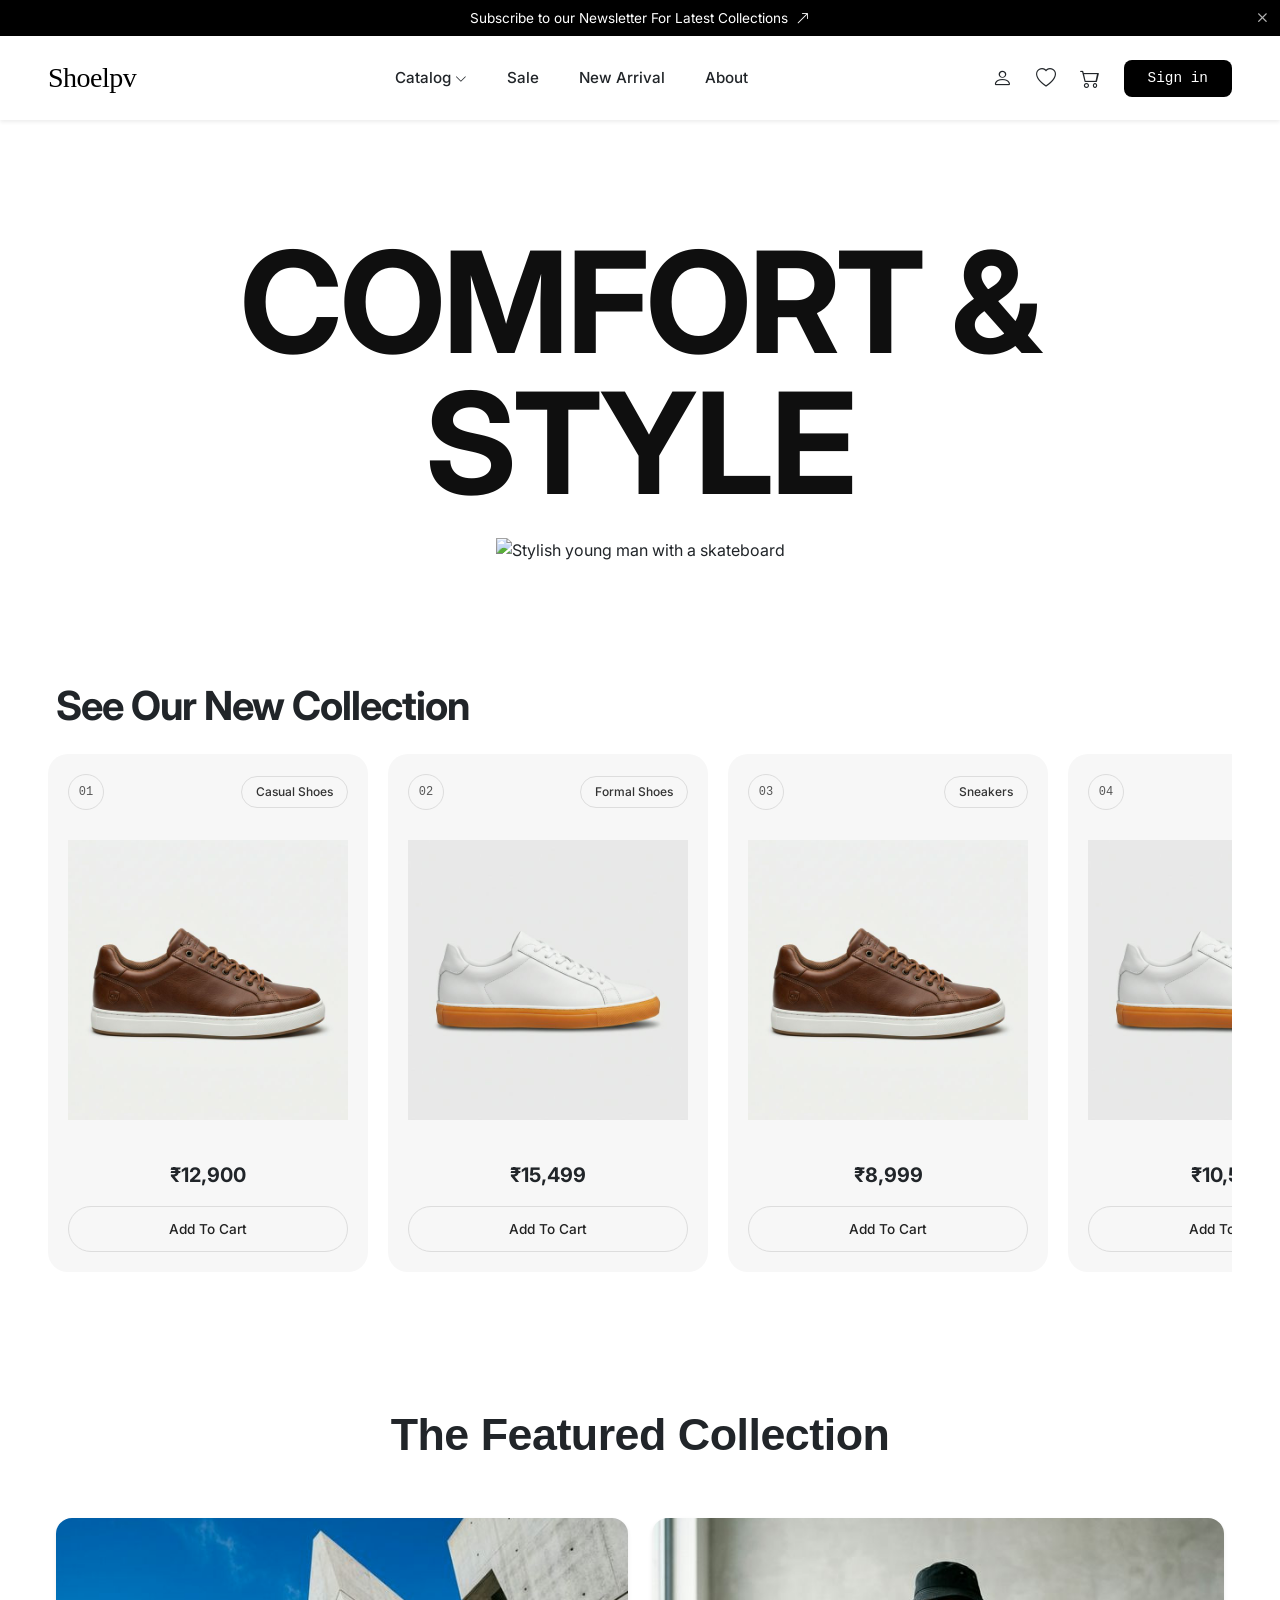
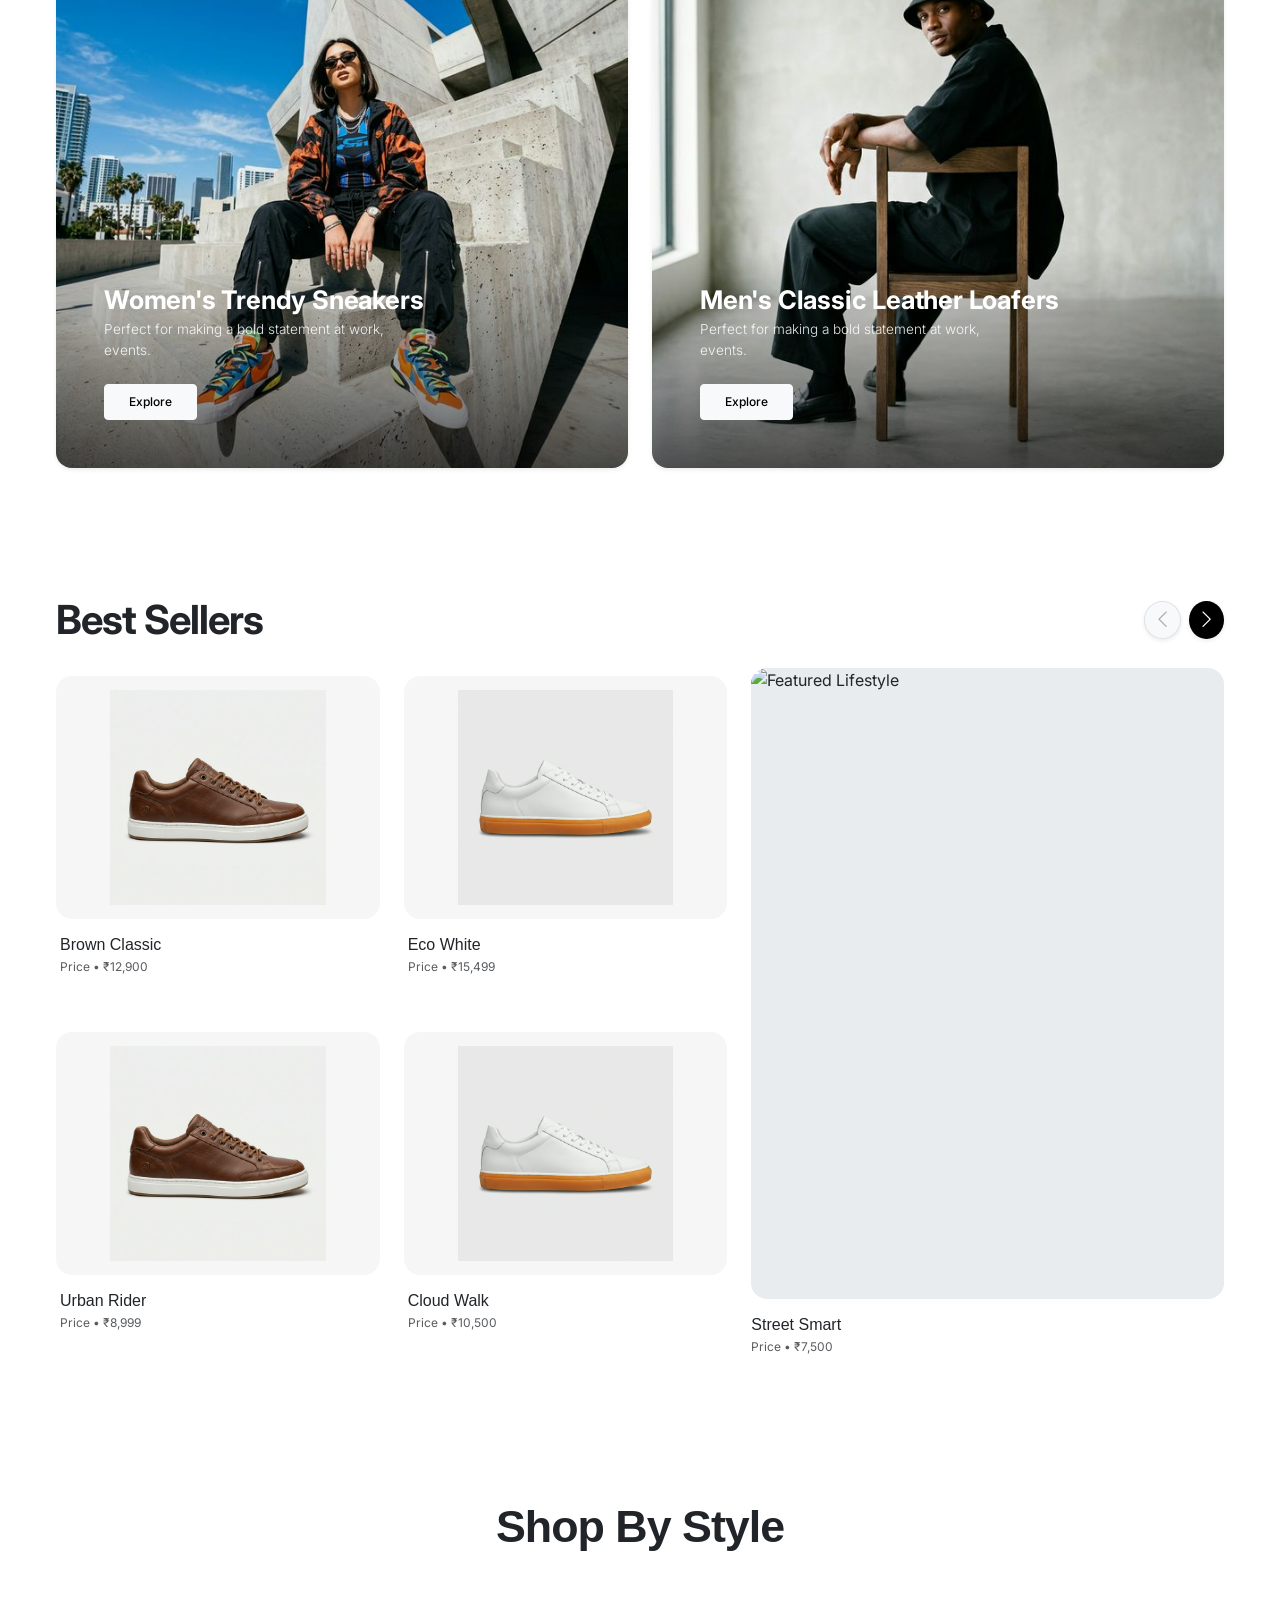
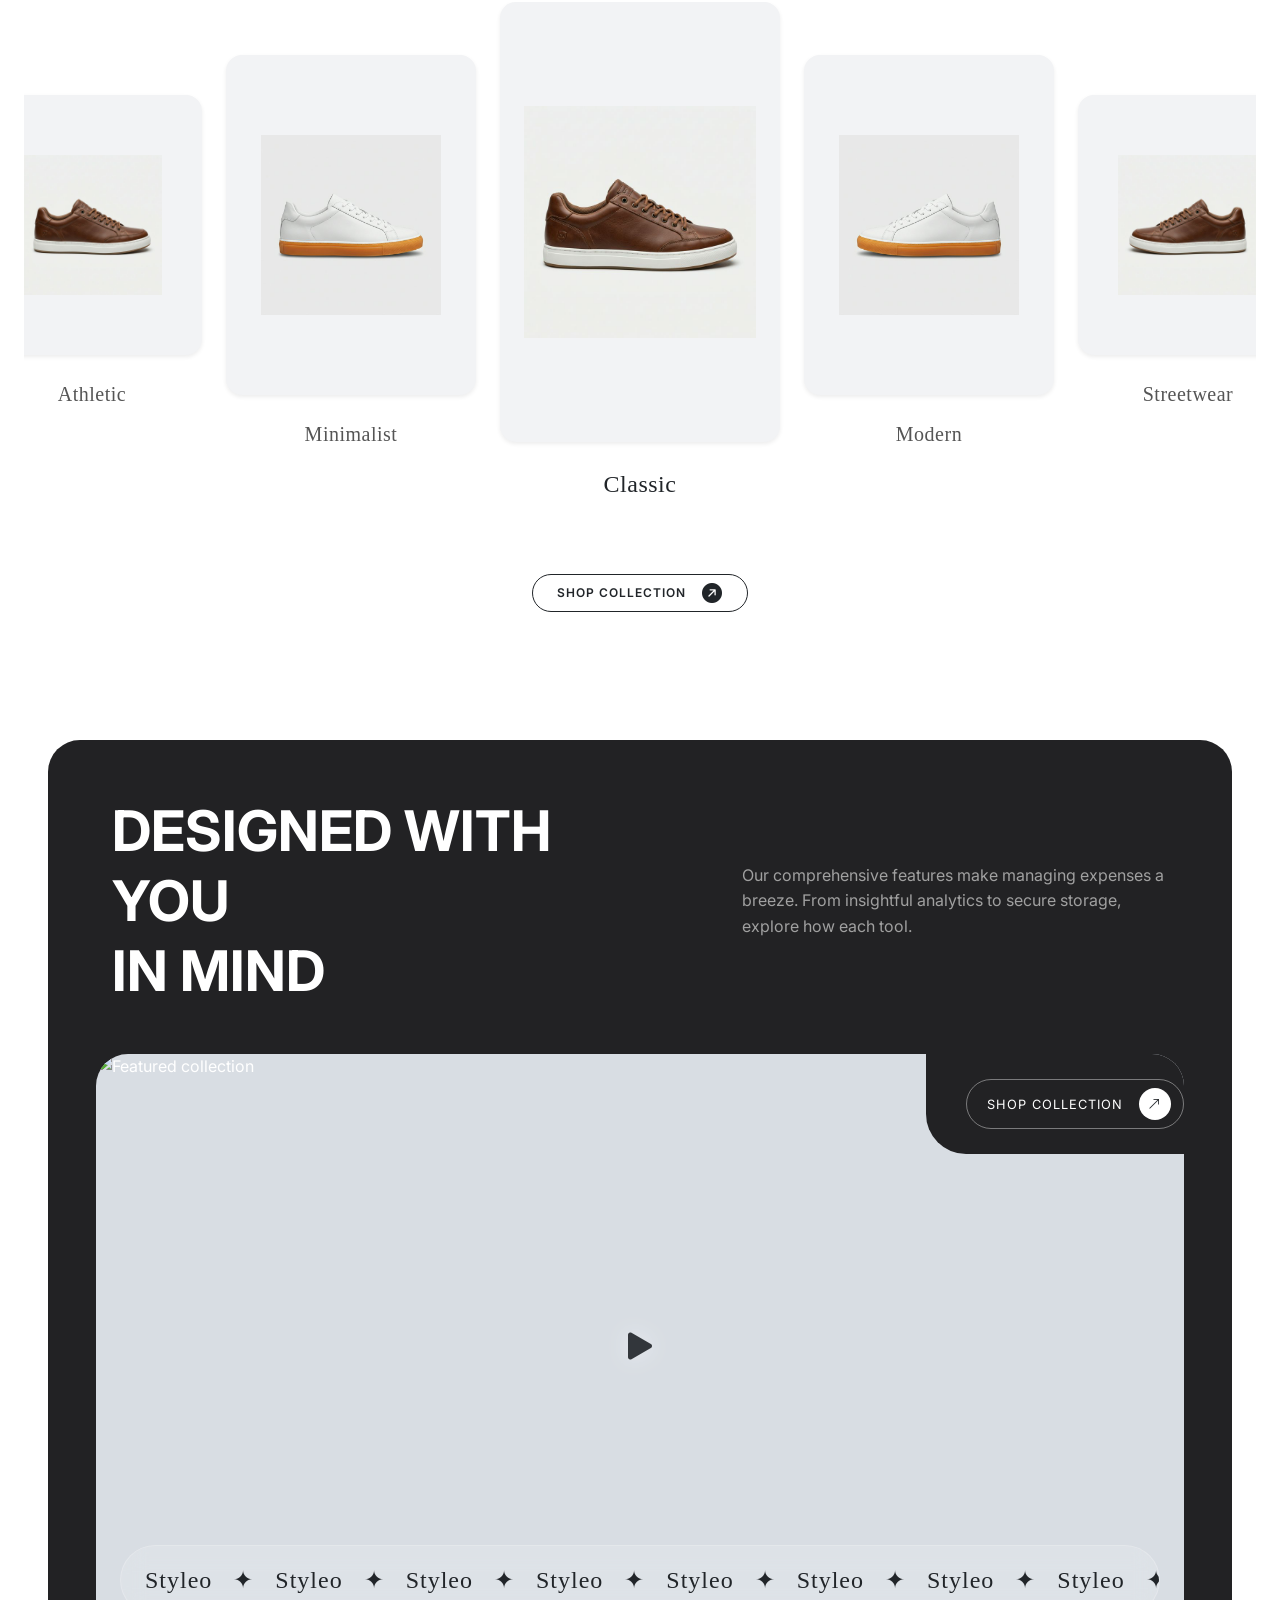
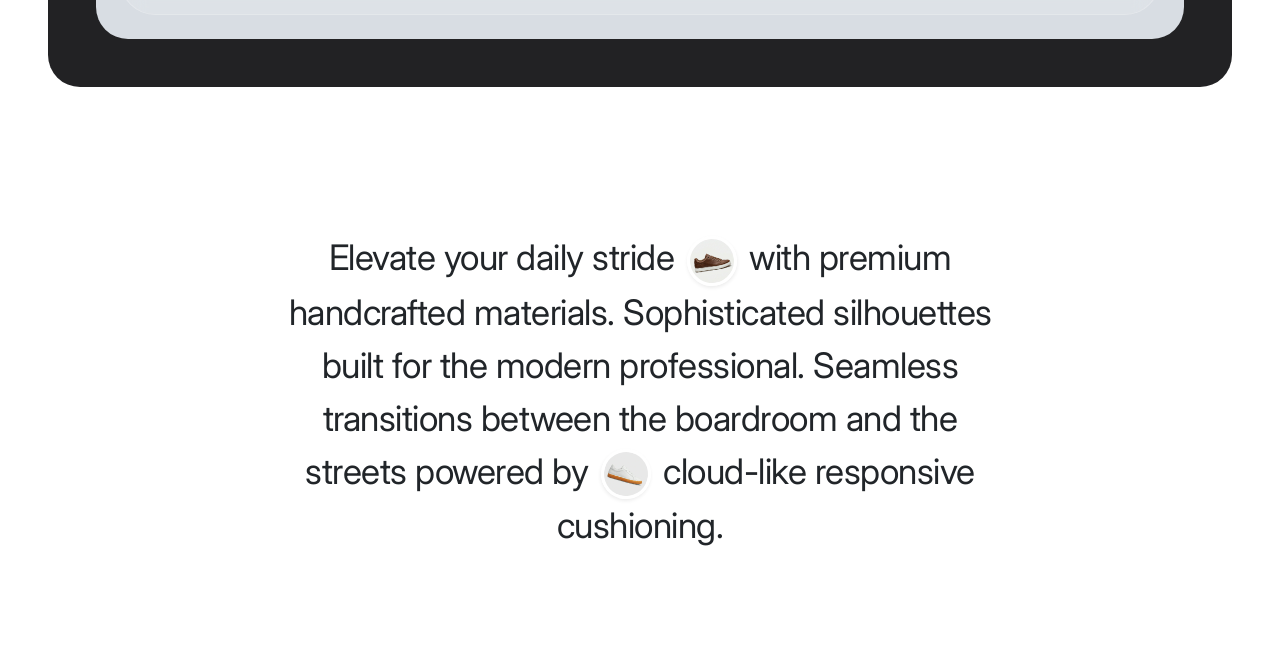
==== index.html @ f4a2f483 "v1.1" ====
<!doctype html>
<html lang="en">
  <head>
    <meta charset="UTF-8" />
    <meta name="viewport" content="width=device-width, initial-scale=1.0" />
    <title>Shoelpv - Comfort & Style</title>
    
    <!-- Bootstrap CSS -->
    <link href="https://cdn.jsdelivr.net/npm/bootstrap@5.3.3/dist/css/bootstrap.min.css" rel="stylesheet">
    <!-- Bootstrap Icons -->
    <link rel="stylesheet" href="https://cdn.jsdelivr.net/npm/bootstrap-icons@1.11.3/font/bootstrap-icons.min.css">
    
    <!-- Custom CSS -->
    <link rel="stylesheet" href="styles.css" />
    
    <!-- Custom JS -->
    <script defer src="script.js"></script>
  </head>
  <body>

    <!-- Top Announcement Banner -->
    <div id="announcement-banner" class="bg-black text-white py-2 position-relative">
      <div class="container d-flex justify-content-center align-items-center text-sm" style="font-size: 0.85rem;">
        <span>Subscribe to our Newsletter For Latest Collections <i class="bi bi-arrow-up-right ms-1"></i></span>
      </div>
      <button id="close-banner" class="btn text-white position-absolute end-0 top-50 translate-middle-y me-2 p-0 border-0" aria-label="Close">
        <i class="bi bi-x fs-5"></i>
      </button>
    </div>

    <!-- Dynamic Navbar Placeholder -->
    <div id="navbar-placeholder"></div>

    <!-- Hero Section Content -->
    <main class="mt-4 pt-5 text-center">
      <h1 class="display-1 fw-bold hero-title mb-4 px-3">COMFORT & STYLE</h1>
      <div class="w-100">
        <img src="Gemini_Generated_Image_ohqgloohqgloohqg.png" alt="Stylish young man with a skateboard" class="img-fluid w-100 mb-5" style="max-height: 75vh; object-fit: cover; object-position: center;">
      </div>
    </main>

    <!-- New Collection Section -->
    <section class="container-fluid px-2 px-md-4 px-lg-5 py-5 mt-4 position-relative" style="overflow-x: hidden;">
      <div class="d-flex justify-content-between align-items-center mb-4 px-2">
        <h2 class="fw-bold mb-0" style="font-size: clamp(1.8rem, 6vw, 2.5rem); letter-spacing: -1px;">See Our New Collection</h2>
        <!-- Custom JS Scroll Buttons -->
        <!-- <div class="d-none d-md-flex gap-2">
          <button id="scroll-left" class="btn btn-outline-dark rounded-circle d-flex align-items-center justify-content-center" style="width: 45px; height: 45px;" aria-label="Scroll left"><i class="bi bi-chevron-left"></i></button>
          <button id="scroll-right" class="btn btn-outline-dark rounded-circle d-flex align-items-center justify-content-center" style="width: 45px; height: 45px;" aria-label="Scroll right"><i class="bi bi-chevron-right"></i></button>
        </div> -->
      </div>
      
      <div class="scroll-container pb-4" id="product-container">
        <!-- Card 1 -->
        <div class="product-card">
          <div class="card-top">
            <span class="card-number">01</span>
            <span class="card-category">Casual Shoes</span>
          </div>
          <img src="shoe_1.png" alt="Casual Shoe" class="product-image">
          <div class="product-price text-center fw-bold mb-3 fs-5">$129.00</div>
          <button class="btn-add-to-cart">Add To Cart</button>
        </div>

        <!-- Card 2 -->
        <div class="product-card">
          <div class="card-top">
            <span class="card-number">02</span>
            <span class="card-category">Formal Shoes</span>
          </div>
          <img src="shoe_2.png" alt="Formal Shoe" class="product-image">
          <div class="product-price text-center fw-bold mb-3 fs-5">$129.00</div>
          <button class="btn-add-to-cart">Add To Cart</button>
        </div>

        <!-- Card 3 -->
        <div class="product-card">
          <div class="card-top">
            <span class="card-number">03</span>
            <span class="card-category">Sneakers</span>
          </div>
          <img src="shoe_1.png" alt="Sneaker" class="product-image">
          <div class="product-price text-center fw-bold mb-3 fs-5">$129.00</div>
          <button class="btn-add-to-cart">Add To Cart</button>
        </div>
        
        <!-- Card 4 -->
        <div class="product-card">
          <div class="card-top">
            <span class="card-number">04</span>
            <span class="card-category">Running Shoes</span>
          </div>
          <img src="shoe_2.png" alt="Running Shoe" class="product-image">
          <div class="product-price text-center fw-bold mb-3 fs-5">$129.00</div>
          <button class="btn-add-to-cart">Add To Cart</button>
        </div>
        
        <!-- Card 5 -->
        <div class="product-card">
          <div class="card-top">
            <span class="card-number">05</span>
            <span class="card-category">Casual Shoes</span>
          </div>
          <img src="shoe_1.png" alt="Casual Shoe" class="product-image">
          <div class="product-price text-center fw-bold mb-3 fs-5">$129.00</div>
          <button class="btn-add-to-cart">Add To Cart</button>
        </div>
        
        <!-- Card 6 -->
        <div class="product-card">
          <div class="card-top">
            <span class="card-number">06</span>
            <span class="card-category">Formal Shoes</span>
          </div>
          <img src="shoe_2.png" alt="Formal Shoe" class="product-image">
          <div class="product-price text-center fw-bold mb-3 fs-5">$129.00</div>
          <button class="btn-add-to-cart">Add To Cart</button>
        </div>
        
        <!-- Card 7 -->
        <div class="product-card">
          <div class="card-top">
            <span class="card-number">07</span>
            <span class="card-category">Sneakers</span>
          </div>
          <img src="shoe_1.png" alt="Sneaker" class="product-image">
          <div class="product-price text-center fw-bold mb-3 fs-5">$129.00</div>
          <button class="btn-add-to-cart">Add To Cart</button>
        </div>
        
        <!-- Card 8 -->
        <div class="product-card">
          <div class="card-top">
            <span class="card-number">08</span>
            <span class="card-category">Running Shoes</span>
          </div>
          <img src="shoe_2.png" alt="Running Shoe" class="product-image">
          <div class="product-price text-center fw-bold mb-3 fs-5">$129.00</div>
          <button class="btn-add-to-cart">Add To Cart</button>
        </div>
        
        <!-- Card 9 -->
        <div class="product-card">
          <div class="card-top">
            <span class="card-number">09</span>
            <span class="card-category">Casual Shoes</span>
          </div>
          <img src="shoe_1.png" alt="Casual Shoe" class="product-image">
          <div class="product-price text-center fw-bold mb-3 fs-5">$129.00</div>
          <button class="btn-add-to-cart">Add To Cart</button>
        </div>
        
        <!-- Card 10 -->
        <div class="product-card">
          <div class="card-top">
            <span class="card-number">10</span>
            <span class="card-category">Special Edition</span>
          </div>
          <img src="shoe_2.png" alt="Special Edition Shoe" class="product-image">
          <div class="product-price text-center fw-bold mb-3 fs-5">$129.00</div>
          <button class="btn-add-to-cart">Add To Cart</button>
        </div>

      </div>
    </section>

    <!-- Featured Collection (Dual Setup) -->
    <section class="container-fluid px-2 px-md-4 px-lg-5 py-5 mt-3 position-relative">
      <div class="text-center mb-5 pb-2">
         <h2 class="fw-bold mb-0 text-dark" style="font-size: clamp(2rem, 5vw, 2.8rem); letter-spacing: -0.5px; font-family: 'Helvetica Neue', Helvetica, Arial, sans-serif;">The Featured Collection</h2>
      </div>
      <div class="row g-4 px-2">
         <!-- Women's Card -->
         <div class="col-12 col-md-6 pb-2">
            <!-- Using hover-scale CSS trick to make the img scale up on hover seamlessly -->
            <div class="position-relative overflow-hidden rounded-4 shadow-sm featured-hover-card" style="min-height: 550px; cursor: pointer;" onclick="window.location.href='womens.html'">
               <img src="womens_trendy_sneakers.png" alt="Women's Trendy Sneakers" class="w-100 h-100 position-absolute featured-hover-img" style="object-fit: cover; top: 0; left: 0; transition: transform 0.4s ease;">
               <!-- Gradient Overlay -->
               <div class="position-absolute w-100 h-100 top-0 start-0" style="background: linear-gradient(to top, rgba(0,0,0,0.65) 0%, rgba(0,0,0,0) 40%); pointer-events: none;"></div>
               <!-- Content Overlay -->
               <div class="position-absolute bottom-0 start-0 w-100 p-4 p-md-5 text-white" style="pointer-events: none;">
                  <h3 class="fw-bold mb-1" style="font-size: 1.6rem; letter-spacing: -0.2px;">Women's Trendy Sneakers</h3>
                  <p class="mb-4" style="font-size: 0.85rem; opacity: 0.9; max-width: 80%; font-weight: 300;">Perfect for making a bold statement at work,<br>events.</p>
                  <button class="btn btn-light px-4 py-2" style="font-size: 0.75rem; font-weight: 500; border-radius: 4px; pointer-events: auto;">Explore</button>
               </div>
            </div>
         </div>
         <!-- Men's Card -->
         <div class="col-12 col-md-6 pb-2">
            <div class="position-relative overflow-hidden rounded-4 shadow-sm featured-hover-card" style="min-height: 550px; cursor: pointer;" onclick="window.location.href='mens.html'">
               <img src="mens_classic_loafers.png" alt="Men's Classic Leather Loafers" class="w-100 h-100 position-absolute featured-hover-img" style="object-fit: cover; top: 0; left: 0; transition: transform 0.4s ease;">
               <!-- Gradient Overlay -->
               <div class="position-absolute w-100 h-100 top-0 start-0" style="background: linear-gradient(to top, rgba(0,0,0,0.65) 0%, rgba(0,0,0,0) 40%); pointer-events: none;"></div>
               <!-- Content Overlay -->
               <div class="position-absolute bottom-0 start-0 w-100 p-4 p-md-5 text-white" style="pointer-events: none;">
                  <h3 class="fw-bold mb-1" style="font-size: 1.6rem; letter-spacing: -0.2px;">Men's Classic Leather Loafers</h3>
                  <p class="mb-4" style="font-size: 0.85rem; opacity: 0.9; max-width: 80%; font-weight: 300;">Perfect for making a bold statement at work,<br>events.</p>
                  <button class="btn btn-light px-4 py-2" style="font-size: 0.75rem; font-weight: 500; border-radius: 4px; pointer-events: auto;">Explore</button>
               </div>
            </div>
         </div>
      </div>
    </section>

    <!-- Best Sellers Section -->
    <section class="container-fluid px-2 px-md-4 px-lg-5 py-5 mt-4 position-relative best-sellers-section" style="overflow-x: hidden;">
      <div class="d-flex justify-content-between align-items-center mb-4 px-2">
         <h2 class="fw-bold mb-0" style="font-size: clamp(1.8rem, 6vw, 2.5rem); letter-spacing: -1px;">Best Sellers</h2>
         <div class="d-flex gap-2">
            <button class="btn btn-light rounded-circle shadow-sm border p-2 lh-1" id="bs-prev"><i class="bi bi-chevron-left" style="font-size: 1.2rem; color: #aaa;"></i></button>
            <button class="btn btn-dark rounded-circle shadow-sm p-2 lh-1" id="bs-next"><i class="bi bi-chevron-right text-white" style="font-size: 1.2rem;"></i></button>
         </div>
      </div>

      <div class="row g-4 px-2">
         <!-- Left: 4 items (2x2 grid) -->
         <div class="col-12 col-lg-7">
            <div class="row g-4 h-100" id="best-sellers-grid">
               <!-- Dynamic small items injected here -->
            </div>
         </div>
         <!-- Right: 1 large featured item -->
         <div class="col-12 col-lg-5" id="best-sellers-featured">
            <!-- Dynamic massive item injected here -->
         </div>
      </div>
    </section>

    <!-- Shop By Style Section (Staggered Carousel) -->
    <section class="container-fluid px-2 px-md-4 py-5 mt-5 text-center">
      <h2 class="fw-bold mb-5" style="font-size: clamp(2rem, 5vw, 2.8rem); letter-spacing: -1px; font-family: 'Helvetica Neue', Helvetica, Arial, sans-serif;">Shop By Style</h2>
      
      <!-- Flex container with align-items-center to create the staggered height effect -->
      <div class="d-flex justify-content-center align-items-center gap-3 gap-md-4 overflow-x-auto pb-4 px-3" style="min-height: 480px; scrollbar-width: none;">
         <!-- Card 1 -->
         <div class="d-flex flex-column align-items-center flex-shrink-0" style="width: 220px;">
            <div class="w-100 rounded-4 d-flex justify-content-center align-items-center p-3 shadow-sm hover-elevate" style="background-color: #f2f3f5; height: 260px; transition: transform 0.3s ease; cursor: pointer;">
               <img src="shoe_1.png" class="img-fluid" style="mix-blend-mode: darken; max-height: 140px;">
            </div>
            <div class="mt-4 fs-5" style="font-family: 'Times New Roman', Times, serif; color: #555; font-weight: 300; letter-spacing: 0.5px;">Athletic</div>
         </div>
         <!-- Card 2 -->
         <div class="d-flex flex-column align-items-center flex-shrink-0" style="width: 250px;">
            <div class="w-100 rounded-4 d-flex justify-content-center align-items-center p-4 shadow-sm hover-elevate" style="background-color: #f2f3f5; height: 340px; transition: transform 0.3s ease; cursor: pointer;">
               <img src="shoe_2.png" class="img-fluid" style="mix-blend-mode: darken; max-height: 180px;">
            </div>
            <div class="mt-4 fs-5" style="font-family: 'Times New Roman', Times, serif; color: #555; font-weight: 300; letter-spacing: 0.5px;">Minimalist</div>
         </div>
         <!-- Card 3 (Center - Tallest) -->
         <div class="d-flex flex-column align-items-center flex-shrink-0" style="width: 280px;">
            <div class="w-100 rounded-4 d-flex justify-content-center align-items-center p-4 shadow-sm hover-elevate" style="background-color: #f2f3f5; height: 440px; transition: transform 0.3s ease; cursor: pointer;">
               <img src="shoe_1.png" class="img-fluid" style="mix-blend-mode: darken; max-height: 240px;">
            </div>
            <div class="mt-4 fs-4 text-dark" style="font-family: 'Times New Roman', Times, serif; letter-spacing: 0.5px;">Classic</div>
         </div>
         <!-- Card 4 -->
         <div class="d-flex flex-column align-items-center flex-shrink-0" style="width: 250px;">
            <div class="w-100 rounded-4 d-flex justify-content-center align-items-center p-4 shadow-sm hover-elevate" style="background-color: #f2f3f5; height: 340px; transition: transform 0.3s ease; cursor: pointer;">
               <img src="shoe_2.png" class="img-fluid" style="mix-blend-mode: darken; max-height: 180px; transform: scaleX(-1);">
            </div>
            <div class="mt-4 fs-5" style="font-family: 'Times New Roman', Times, serif; color: #555; font-weight: 300; letter-spacing: 0.5px;">Modern</div>
         </div>
         <!-- Card 5 -->
         <div class="d-flex flex-column align-items-center flex-shrink-0" style="width: 220px;">
            <div class="w-100 rounded-4 d-flex justify-content-center align-items-center p-3 shadow-sm hover-elevate" style="background-color: #f2f3f5; height: 260px; transition: transform 0.3s ease; cursor: pointer;">
               <img src="shoe_1.png" class="img-fluid" style="mix-blend-mode: darken; max-height: 140px; transform: scaleX(-1);">
            </div>
            <div class="mt-4 fs-5" style="font-family: 'Times New Roman', Times, serif; color: #555; font-weight: 300; letter-spacing: 0.5px;">Streetwear</div>
         </div>
      </div>

      <div class="mt-5 mb-3">
         <button class="btn btn-outline-dark rounded-pill px-4 py-2 d-inline-flex align-items-center gap-3 text-uppercase" style="font-size: 0.75rem; font-weight: 600; letter-spacing: 1px;">
            SHOP COLLECTION <i class="bi bi-arrow-up-right-circle-fill fs-5 lh-1 text-dark"></i>
         </button>
      </div>
    </section>

    <!-- Designed With You In Mind Section -->
    <section class="container-fluid px-2 px-md-4 px-lg-5 py-5 mb-5 mt-3">
      <div class="text-white rounded-5 p-4 p-md-5 position-relative" style="background-color: #222224; overflow: hidden;">
         
         <!-- Header -->
         <div class="row align-items-center mb-5 mt-2 px-md-3">
            <div class="col-12 col-lg-6 mb-4 mb-lg-0">
               <h2 class="fw-bold mb-0 lh-sm" style="font-size: clamp(2rem, 5vw, 3.5rem); letter-spacing: 0px;">DESIGNED WITH YOU<br>IN MIND</h2>
            </div>
            <div class="col-12 col-lg-5 offset-lg-1">
               <p class="mb-0" style="font-size: 1rem; color: #a0a0a0; line-height: 1.6;">
                 Our comprehensive features make managing expenses a breeze. From insightful analytics to secure storage, explore how each tool.
               </p>
            </div>
         </div>

         <!-- Inner Media Container -->
         <div class="position-relative w-100 rounded-5 overflow-hidden mx-auto" style="min-height: 65vh; background-color: #d8dde3;">
            <img src="Gemini_Generated_Image_ohqgloohqgloohqg.png" alt="Featured collection" class="w-100 h-100 position-absolute" style="object-fit: cover; top: 0; left: 0;">
            
            <!-- Shop Collection Button Cutout -->
            <div class="position-absolute d-none d-md-block" style="top: 0; right: 0; background-color: #222224; border-bottom-left-radius: 40px; padding: 25px 0px 25px 40px; z-index: 10;">
               <a href="index.html" class="btn rounded-pill d-flex align-items-center gap-3 text-white text-uppercase" style="border: 1px solid rgba(255,255,255,0.4); padding: 8px 12px 8px 20px; font-size: 0.8rem; letter-spacing: 1px; text-decoration: none;">
                 SHOP COLLECTION 
                 <span class="bg-white text-dark rounded-circle d-flex align-items-center justify-content-center" style="width: 32px; height: 32px;"><i class="bi bi-arrow-up-right fw-bold"></i></span>
               </a>
            </div>

            <!-- Play Button Overlay -->
            <div class="position-absolute top-50 start-50 translate-middle z-index-10">
               <i class="bi bi-play-fill text-dark" style="font-size: 3rem; opacity: 0.9; filter: drop-shadow(0 0 10px rgba(255,255,255,0.5)); cursor: pointer;"></i>
            </div>

            <!-- Glassmorphism Marquee -->
            <div class="position-absolute bottom-0 start-0 w-100 p-3 p-md-4" style="z-index: 10;">
               <div class="rounded-pill p-3 px-4 d-flex align-items-center" style="background: rgba(255, 255, 255, 0.15); backdrop-filter: blur(12px); -webkit-backdrop-filter: blur(12px); border: 1px solid rgba(255,255,255,0.2); overflow: hidden; white-space: nowrap;">
                  <div class="marquee-content d-inline-block text-dark fs-4" style="font-family: Georgia, serif; letter-spacing: 1px;">
                     Styleo &nbsp;&nbsp;✦&nbsp;&nbsp; Styleo &nbsp;&nbsp;✦&nbsp;&nbsp; Styleo &nbsp;&nbsp;✦&nbsp;&nbsp; Styleo &nbsp;&nbsp;✦&nbsp;&nbsp; Styleo &nbsp;&nbsp;✦&nbsp;&nbsp; Styleo &nbsp;&nbsp;✦&nbsp;&nbsp; Styleo &nbsp;&nbsp;✦&nbsp;&nbsp; Styleo &nbsp;&nbsp;✦&nbsp;&nbsp; Styleo &nbsp;&nbsp;✦&nbsp;&nbsp; Styleo &nbsp;&nbsp;✦&nbsp;&nbsp; Styleo &nbsp;&nbsp;✦&nbsp;&nbsp; Styleo &nbsp;&nbsp;✦&nbsp;&nbsp;
                  </div>
               </div>
            </div>
         </div>
         
      </div>
    </section>

    <!-- Brand Manifesto Text Block -->
    <section class="container py-5 my-0 my-md-5 text-center">
      <div class="row justify-content-center">
         <div class="col-12 col-md-10 col-lg-8">
            <h3 class="fw-normal text-dark lh-base" style="font-size: clamp(1.4rem, 4vw, 2.2rem); letter-spacing: -0.5px;">
              Elevate your daily stride
              <img src="shoe_1.png" alt="Premium leather" class="d-inline-block rounded-circle shadow-sm" style="width: 50px; height: 50px; object-fit: cover; border: 3px solid #fff; vertical-align: middle; margin: 0 4px; transform: rotate(-10deg);">
              with premium handcrafted materials. Sophisticated silhouettes built for the modern professional. Seamless transitions between the boardroom and the streets powered by
              <img src="shoe_2.png" alt="Cloud cushioning" class="d-inline-block rounded-circle shadow-sm" style="width: 50px; height: 50px; object-fit: cover; border: 3px solid #fff; vertical-align: middle; margin: 0 4px; transform: rotate(15deg);">
              cloud-like responsive cushioning.
            </h3>
         </div>
      </div>
    </section>

    <!-- Bootstrap JS bundle -->
    <script src="https://cdn.jsdelivr.net/npm/bootstrap@5.3.3/dist/js/bootstrap.bundle.min.js"></script>
  </body>
</html>
---- styles.css ----
/* Google Fonts for better typography */
@import url('https://fonts.googleapis.com/css2?family=Inter:wght@400;500;600;700&display=swap');

body {
    font-family: 'Inter', sans-serif;
    background-color: #ffffff;
    margin: 0;
    padding: 0;
}

/* Banner Utilities */
#announcement-banner {
    transition: opacity 0.3s ease, margin-top 0.3s ease;
}

#close-banner i {
    opacity: 0.7;
    transition: opacity 0.2s;
}

#close-banner:hover i {
    opacity: 1;
}

/* Navbar Utilities */
.nav-link {
    font-size: 0.95rem;
    font-weight: 500;
    transition: color 0.2s ease-in-out;
}

.nav-link:hover {
    color: #6c757d !important;
}

.dropdown-toggle-custom::after {
    display: none; /* Hide default Bootstrap dropdown arrow */
}

/* Icons within links */
.bi-person, .bi-cart2 {
    transition: color 0.2s;
}
.bi-person:hover, .bi-cart2:hover {
    color: #777;
}

/* Sign In Button */
.btn-dark {
    background-color: #000;
    border: none;
    font-weight: 500;
    transition: background-color 0.2s, transform 0.1s;
}

.btn-dark:hover {
    background-color: #333;
}

.btn-dark:active {
    transform: scale(0.98);
}

/* Hero Section */
.hero-title {
    font-size: clamp(3rem, 11vw, 9.5rem);
    letter-spacing: -2px;
    color: #0f0f0f;
    line-height: 1;
    margin-top: 40px;
}

/* Product Collection Section */
.scroll-container {
    display: flex;
    flex-wrap: nowrap;
    overflow-x: auto;
    gap: 1.25rem;
    padding-bottom: 2rem;
    -ms-overflow-style: none;  /* IE and Edge */
    scrollbar-width: none;  /* Firefox */
    width: 100%;
}
.scroll-container::-webkit-scrollbar {
    display: none; /* Hide scrollbar for Chrome, Safari and Opera */
}

.product-card {
    min-width: 250px;
    max-width: 320px;
    background-color: #f7f7f7;
    border-radius: 20px;
    padding: 20px;
    display: flex;
    flex-direction: column;
    justify-content: space-between;
    flex: 0 0 auto;
}

.card-top {
    display: flex;
    justify-content: space-between;
    align-items: center;
    margin-bottom: 30px;
}

.card-number {
    width: 36px;
    height: 36px;
    border-radius: 50%;
    border: 1px solid #ddd;
    display: flex;
    align-items: center;
    justify-content: center;
    font-size: 0.75rem;
    font-family: monospace;
    color: #555;
}

.card-category {
    padding: 6px 14px;
    border-radius: 50px;
    border: 1px solid #ddd;
    font-size: 0.75rem;
    color: #333;
    font-weight: 500;
}

.product-image {
    width: 100%;
    height: auto;
    object-fit: contain;
    margin-bottom: 40px;
    mix-blend-mode: darken; /* Ensures light grey block merges with our #f7f7f7 bg */
}

.btn-add-to-cart {
    width: 100%;
    padding: 12px 0;
    border-radius: 50px;
    border: 1px solid #ddd;
    background: transparent;
    font-size: 0.85rem;
    font-weight: 500;
    color: #222;
    transition: all 0.2s;
}

.btn-add-to-cart:hover {
    background-color: #000;
    border-color: #000;
    color: #fff;
}

/* Featured Section Marquee Animation */
@keyframes marquee {
    0% { transform: translateX(0); }
    100% { transform: translateX(-50%); }
}

.marquee-content {
    animation: marquee 15s linear infinite;
    white-space: nowrap;
}

/* Featured Card Hover Effects */
.featured-hover-card:hover .featured-hover-img {
    transform: scale(1.04);
}
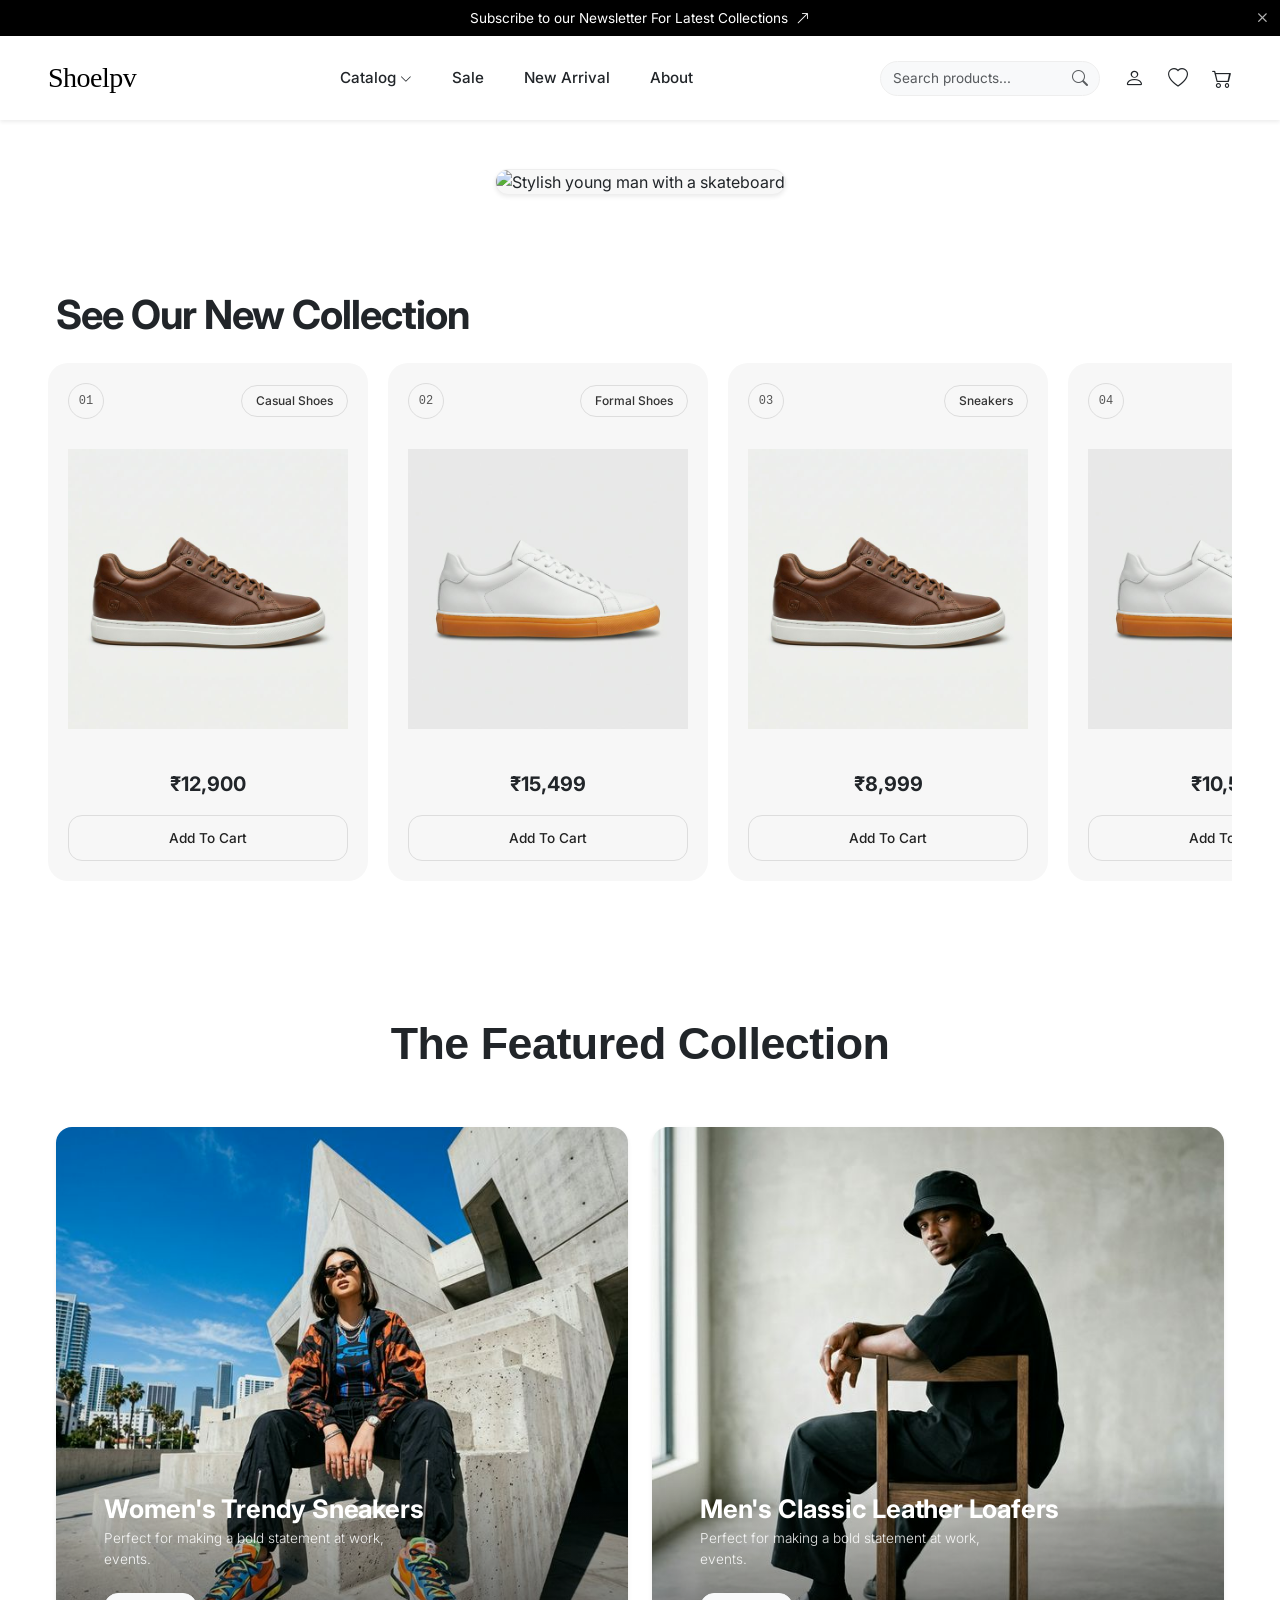
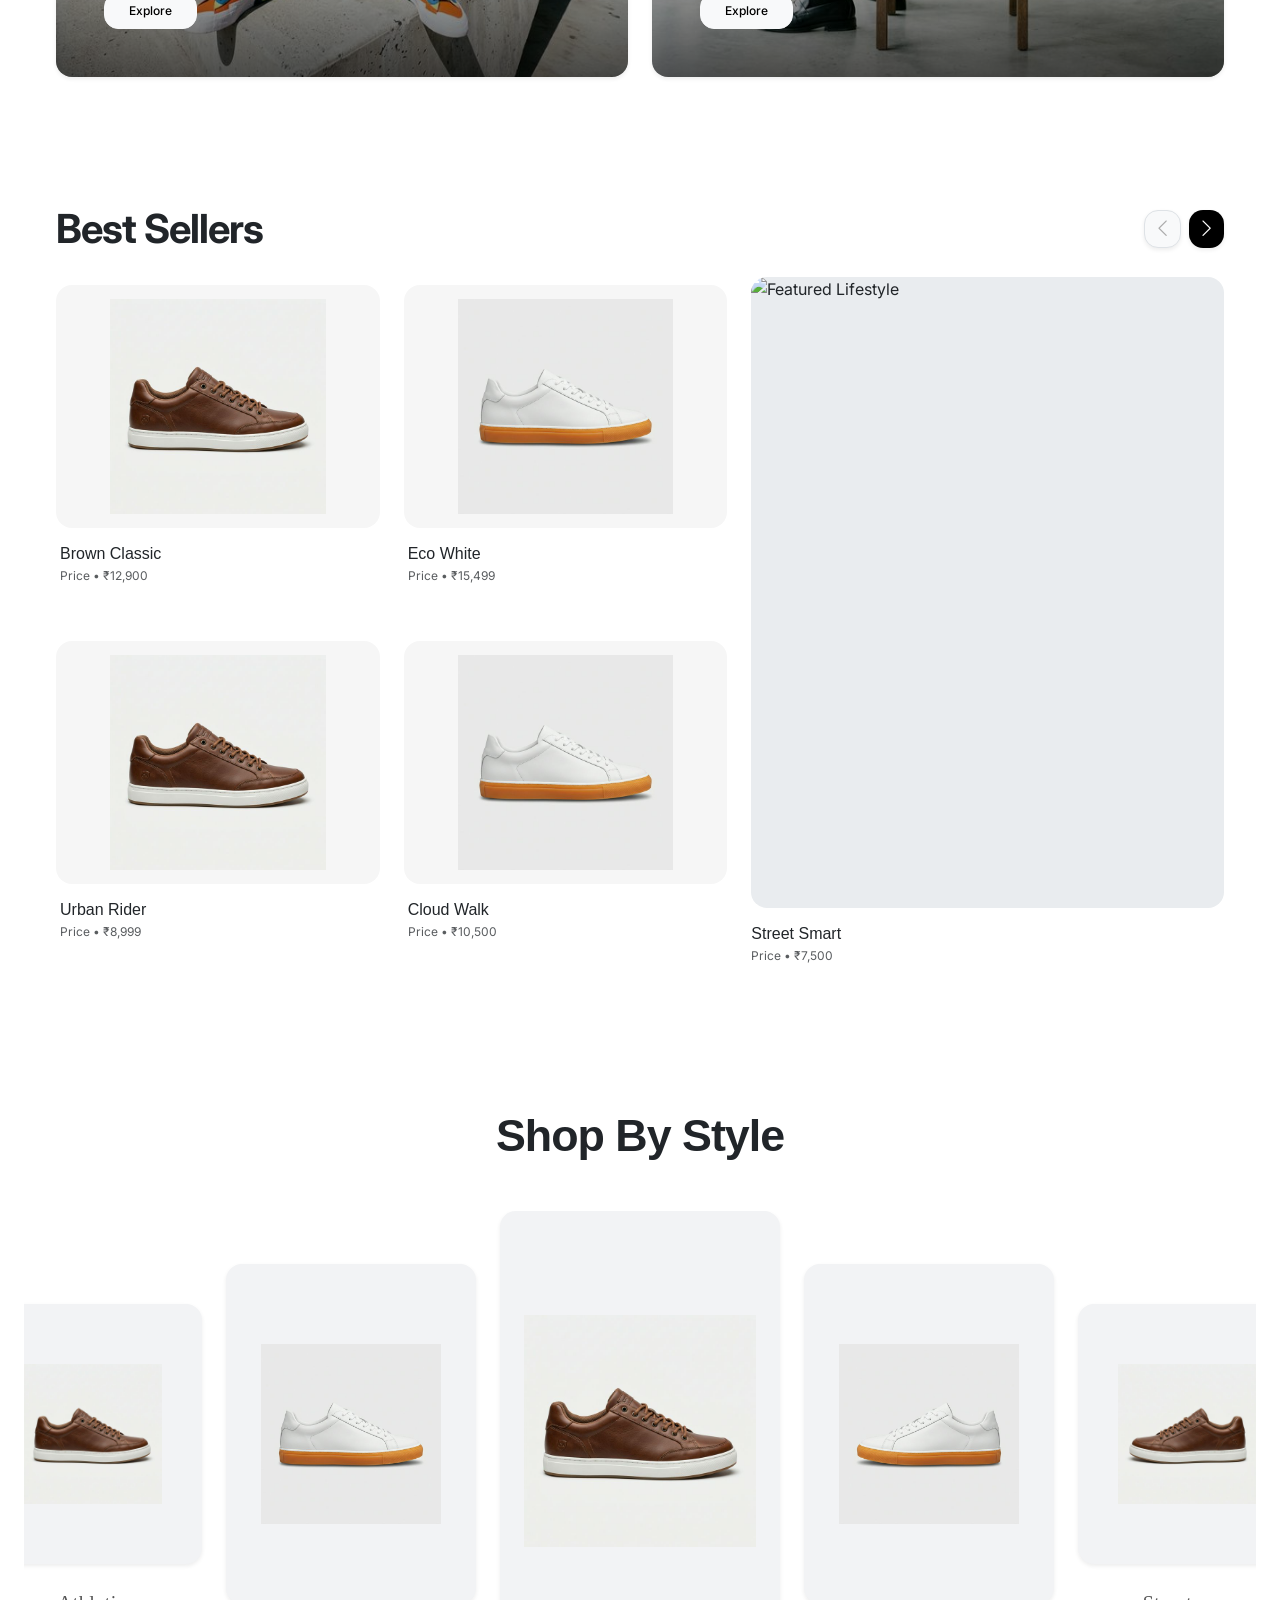
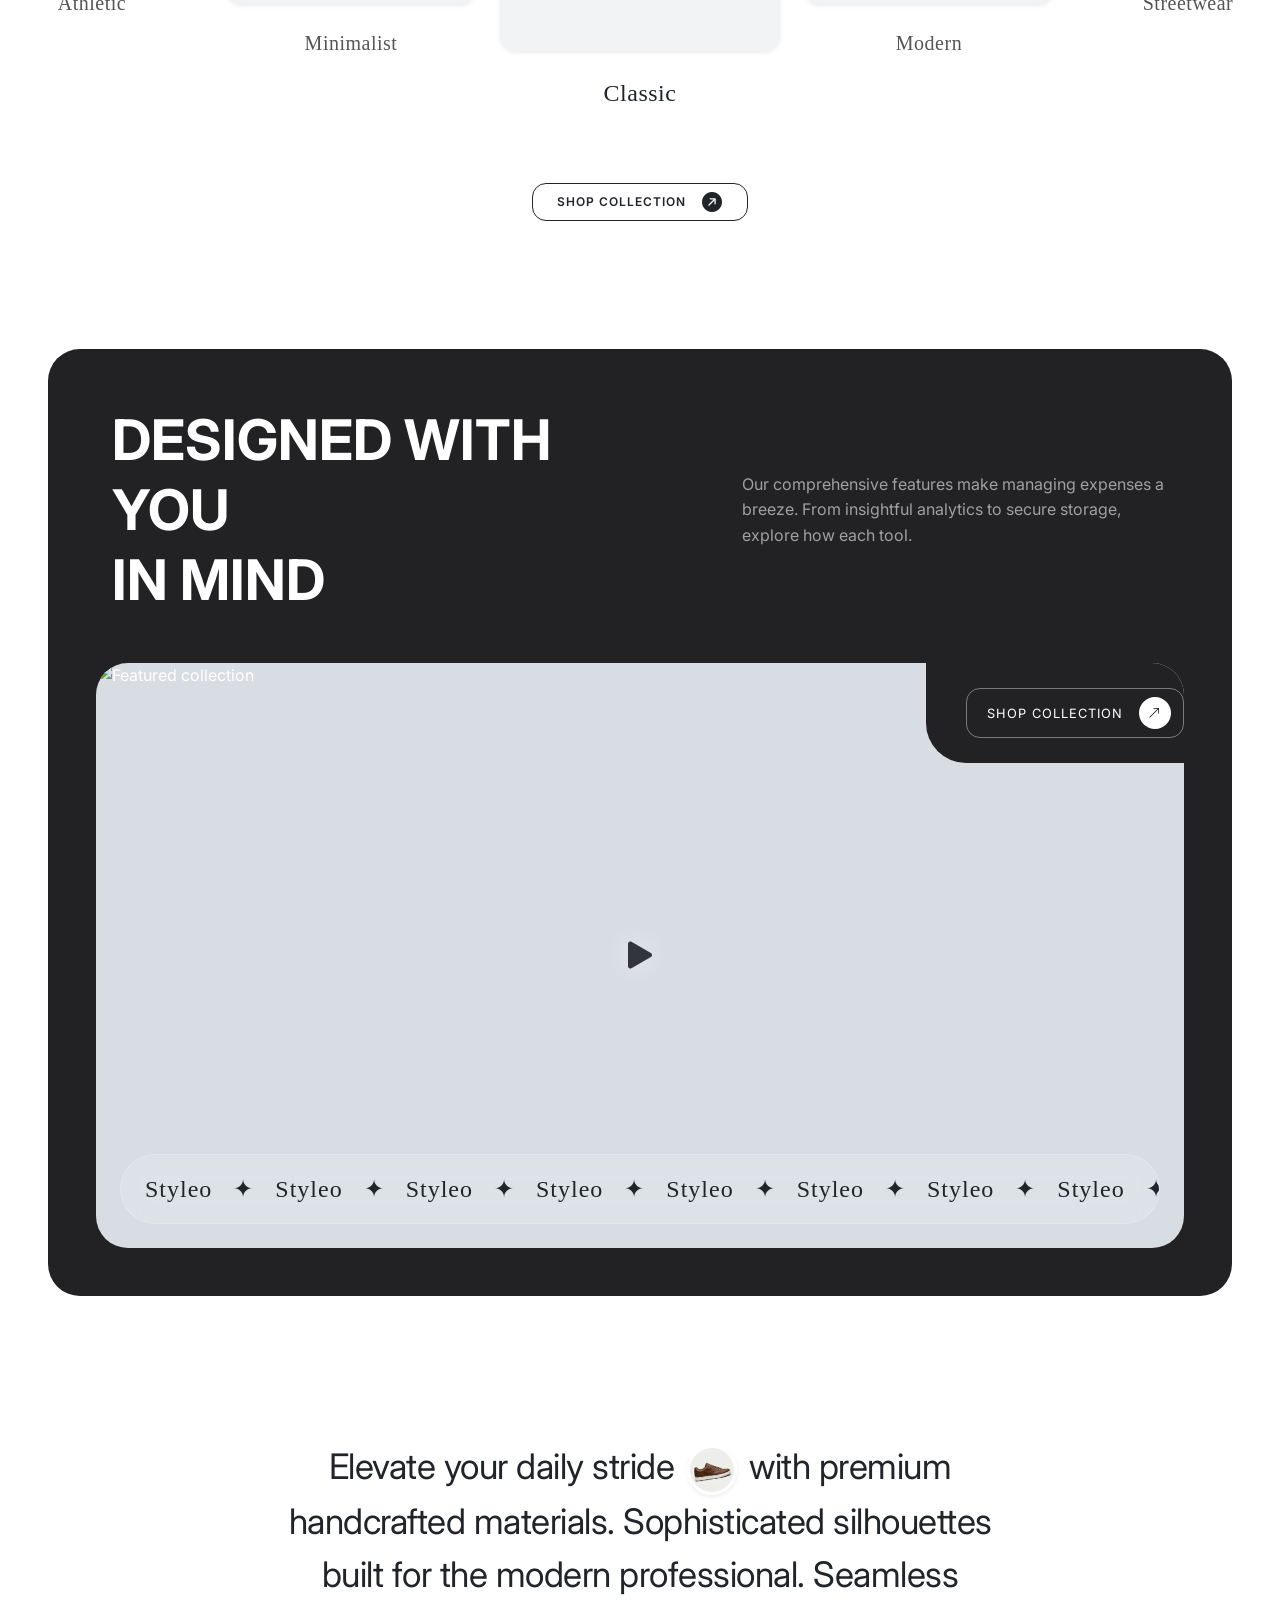
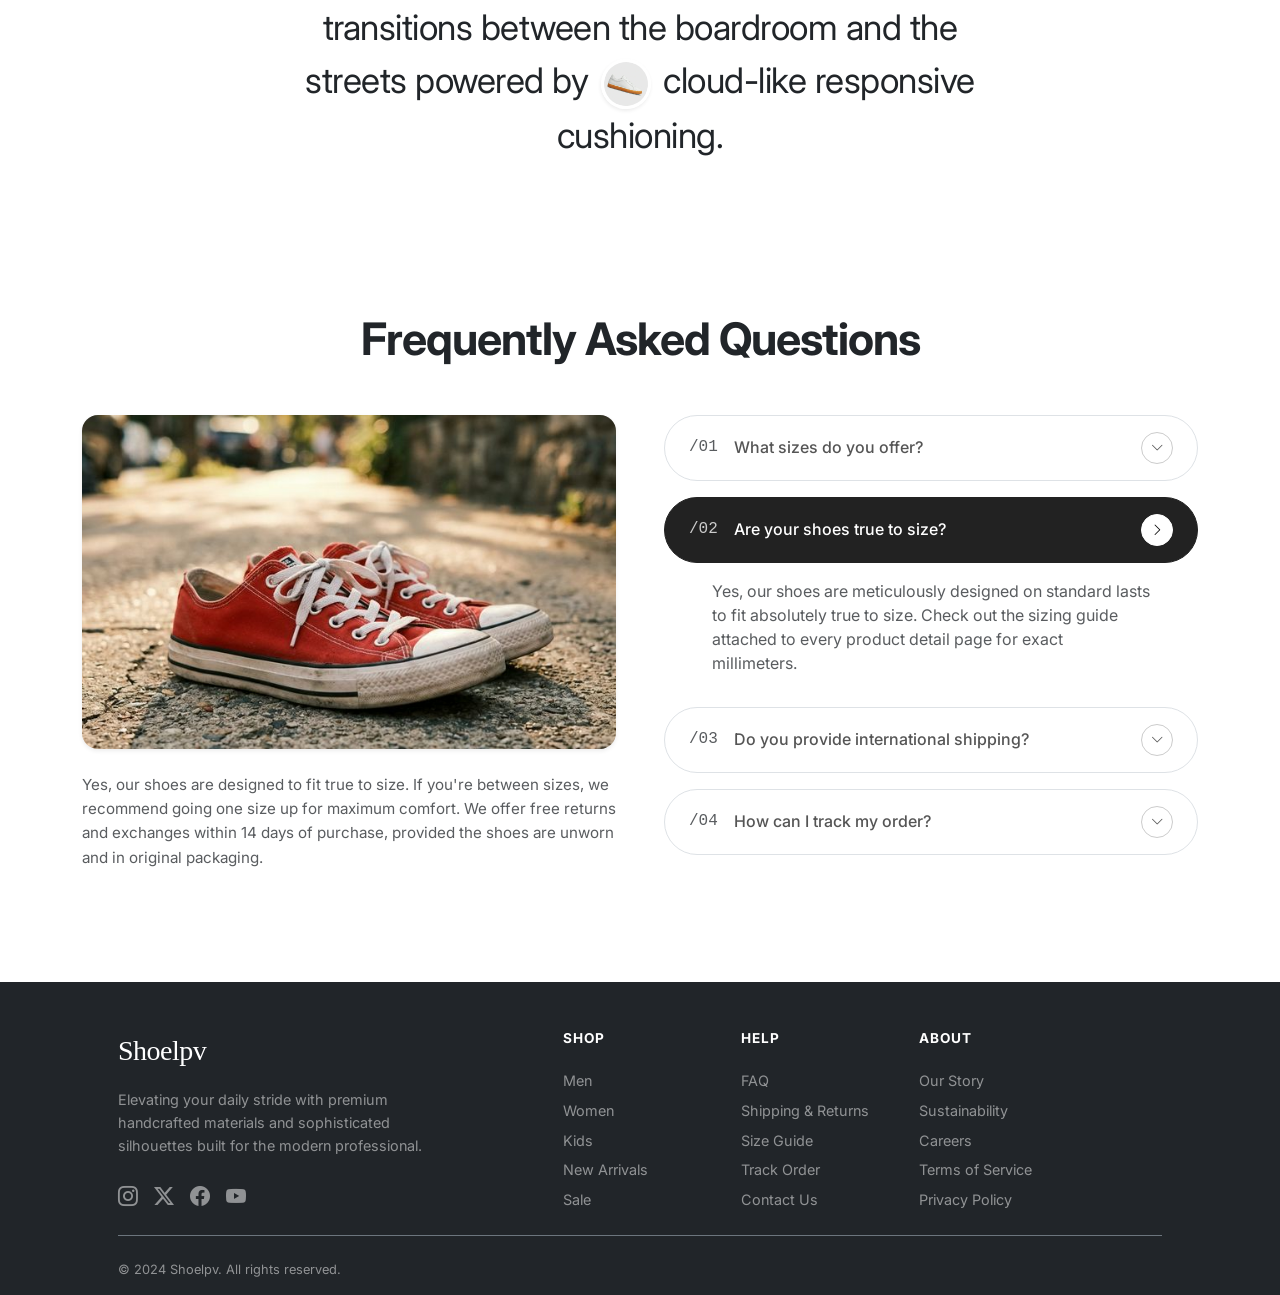
==== commit d8ea52c1: "v1.2" ====
--- a/index.html
+++ b/index.html
@@ -32,10 +32,10 @@
     <div id="navbar-placeholder"></div>
 
     <!-- Hero Section Content -->
-    <main class="mt-4 pt-5 text-center">
-      <h1 class="display-1 fw-bold hero-title mb-4 px-3">COMFORT & STYLE</h1>
-      <div class="w-100">
-        <img src="Gemini_Generated_Image_ohqgloohqgloohqg.png" alt="Stylish young man with a skateboard" class="img-fluid w-100 mb-5" style="max-height: 75vh; object-fit: cover; object-position: center;">
+    <main class="mt-4 pt-4 text-center">
+      <!-- <h1 class="display-1 fw-bold hero-title mb-4 px-3">COMFORT & STYLE</h1> -->
+      <div class="container-fluid px-3 px-md-4 px-lg-5 mb-5">
+        <img src="Gemini_Generated_Image_ohqgloohqgloohqg.png" alt="Stylish young man with a skateboard" class="img-fluid w-100 rounded-4 shadow-sm" style="height: auto; max-height: 80vh; object-fit: contain; background-color: #f7f7f7; border: 1px solid #eee;">
       </div>
     </main>
 
@@ -337,6 +337,98 @@
       </div>
     </section>
 
+    <!-- Frequently Asked Questions Section -->
+    <section class="container py-5 my-5">
+      <h2 class="text-center fw-bold mb-5" style="font-size: clamp(2rem, 5vw, 2.8rem); letter-spacing: -1px;">Frequently Asked Questions</h2>
+      
+      <div class="row g-5 align-items-start">
+         <!-- Left Column: Image & Policy -->
+         <div class="col-12 col-lg-6">
+            <div class="mb-4 rounded-4 overflow-hidden shadow-sm" style="background-color: #f7f7f7;">
+               <img src="red_sneaker_faq.png" alt="Red Sneaker Sizing" class="img-fluid w-100" style="object-fit: cover; aspect-ratio: 16/10;">
+            </div>
+            <p class="text-muted" style="font-size: 0.95rem; line-height: 1.6;">
+               Yes, our shoes are designed to fit true to size. If you're between sizes, we recommend going one size up for maximum comfort. We offer free returns and exchanges within 14 days of purchase, provided the shoes are unworn and in original packaging.
+            </p>
+         </div>
+
+         <!-- Right Column: Accordion -->
+         <div class="col-12 col-lg-6">
+            <div class="accordion faq-accordion" id="faqAccordion">
+               
+               <!-- FAQ Item 1 -->
+               <div class="accordion-item faq-item border-0 mb-3 bg-transparent">
+                  <h2 class="accordion-header" id="headingOne">
+                     <button class="accordion-button faq-btn collapsed rounded-pill border py-3 px-4 shadow-sm" type="button" data-bs-toggle="collapse" data-bs-target="#collapseOne" aria-expanded="false" aria-controls="collapseOne">
+                        <div class="d-flex align-items-center w-100 pe-3">
+                           <span class="faq-number text-muted me-3" style="font-family: monospace;">/01</span>
+                           <span class="faq-question fw-medium flex-grow-1">What sizes do you offer?</span>
+                        </div>
+                     </button>
+                  </h2>
+                  <div id="collapseOne" class="accordion-collapse collapse" aria-labelledby="headingOne" data-bs-parent="#faqAccordion">
+                     <div class="accordion-body px-5 py-3 text-muted">
+                        We offer a full spectrum of sizes from Men's US 7 to 14, and Women's US 5 to 12. We also provide wide widths for select designs.
+                     </div>
+                  </div>
+               </div>
+
+               <!-- FAQ Item 2 -->
+               <div class="accordion-item faq-item border-0 mb-3 bg-transparent">
+                  <h2 class="accordion-header" id="headingTwo">
+                     <button class="accordion-button faq-btn rounded-pill border py-3 px-4 shadow-sm" type="button" data-bs-toggle="collapse" data-bs-target="#collapseTwo" aria-expanded="true" aria-controls="collapseTwo">
+                        <div class="d-flex align-items-center w-100 pe-3">
+                           <span class="faq-number text-muted me-3" style="font-family: monospace;">/02</span>
+                           <span class="faq-question fw-medium flex-grow-1">Are your shoes true to size?</span>
+                        </div>
+                     </button>
+                  </h2>
+                  <div id="collapseTwo" class="accordion-collapse collapse show" aria-labelledby="headingTwo" data-bs-parent="#faqAccordion">
+                     <div class="accordion-body px-5 py-3 text-muted">
+                        Yes, our shoes are meticulously designed on standard lasts to fit absolutely true to size. Check out the sizing guide attached to every product detail page for exact millimeters.
+                     </div>
+                  </div>
+               </div>
+
+               <!-- FAQ Item 3 -->
+               <div class="accordion-item faq-item border-0 mb-3 bg-transparent">
+                  <h2 class="accordion-header" id="headingThree">
+                     <button class="accordion-button faq-btn collapsed rounded-pill border py-3 px-4 shadow-sm" type="button" data-bs-toggle="collapse" data-bs-target="#collapseThree" aria-expanded="false" aria-controls="collapseThree">
+                        <div class="d-flex align-items-center w-100 pe-3">
+                           <span class="faq-number text-muted me-3" style="font-family: monospace;">/03</span>
+                           <span class="faq-question fw-medium flex-grow-1">Do you provide international shipping?</span>
+                        </div>
+                     </button>
+                  </h2>
+                  <div id="collapseThree" class="accordion-collapse collapse" aria-labelledby="headingThree" data-bs-parent="#faqAccordion">
+                     <div class="accordion-body px-5 py-3 text-muted">
+                        Absolutely. We process international orders daily, shipping directly to most major countries globally within 7-14 business days via our premium courier partners.
+                     </div>
+                  </div>
+               </div>
+
+               <!-- FAQ Item 4 -->
+               <div class="accordion-item faq-item border-0 mb-3 bg-transparent">
+                  <h2 class="accordion-header" id="headingFour">
+                     <button class="accordion-button faq-btn collapsed rounded-pill border py-3 px-4 shadow-sm" type="button" data-bs-toggle="collapse" data-bs-target="#collapseFour" aria-expanded="false" aria-controls="collapseFour">
+                        <div class="d-flex align-items-center w-100 pe-3">
+                           <span class="faq-number text-muted me-3" style="font-family: monospace;">/04</span>
+                           <span class="faq-question fw-medium flex-grow-1">How can I track my order?</span>
+                        </div>
+                     </button>
+                  </h2>
+                  <div id="collapseFour" class="accordion-collapse collapse" aria-labelledby="headingFour" data-bs-parent="#faqAccordion">
+                     <div class="accordion-body px-5 py-3 text-muted">
+                        Once dispatched, tracking links are emailed instantaneously. You can also monitor your live multi-hop shipment directly from your User Profile dashboard at any time.
+                     </div>
+                  </div>
+               </div>
+               
+            </div>
+         </div>
+      </div>
+    </section>
+
     <!-- Bootstrap JS bundle -->
     <script src="https://cdn.jsdelivr.net/npm/bootstrap@5.3.3/dist/js/bootstrap.bundle.min.js"></script>
   </body>
--- a/styles.css
+++ b/styles.css
@@ -166,4 +166,67 @@
 /* Featured Card Hover Effects */
 .featured-hover-card:hover .featured-hover-img {
     transform: scale(1.04);
+}
+
+/* Universal Button Rounding (Matching Card Geometry) */
+.btn, .btn-add-to-cart {
+    border-radius: 14px !important;
+}
+
+/* FAQ Accordion Styling */
+.faq-accordion .faq-btn {
+    background-color: transparent;
+    color: #555;
+    transition: all 0.3s ease;
+    box-shadow: none !important;
+}
+
+/* Active (expanded) State */
+.faq-accordion .faq-btn:not(.collapsed) {
+    background-color: #222 !important;
+    color: #fff !important;
+    border-color: #222 !important;
+}
+
+.faq-accordion .faq-btn:not(.collapsed) .faq-number {
+    color: #ccc !important;
+}
+
+.faq-accordion .faq-btn:not(.collapsed) .faq-question {
+    color: #fff !important;
+}
+
+/* Hide Bootstrap default arrow */
+.faq-accordion .faq-btn::after {
+    background-image: none !important;
+    content: "\F282"; /* Bootstrap bi-chevron-down icon */
+    font-family: 'bootstrap-icons';
+    display: flex;
+    align-items: center;
+    justify-content: center;
+    width: 32px;
+    height: 32px;
+    border-radius: 50%;
+    border: 1px solid #ccc;
+    font-size: 0.8rem;
+    transition: transform 0.2s ease-in-out, border-color 0.2s, background-color 0.2s, color 0.2s;
+    color: #555;
+}
+
+/* Active State Arrow */
+.faq-accordion .faq-btn:not(.collapsed)::after {
+    content: "\F285"; /* Bootstrap bi-chevron-right icon */
+    transform: rotate(0deg); /* Counteract Bootstrap's default 180deg rotation */
+    background-color: #fff;
+    border-color: #fff;
+    color: #000;
+}
+
+/* Footer Link Interactions */
+.footer-link, .footer-social {
+    transition: color 0.2s ease;
+}
+
+.footer-link:hover, .footer-social:hover {
+    color: #fff !important;
 }
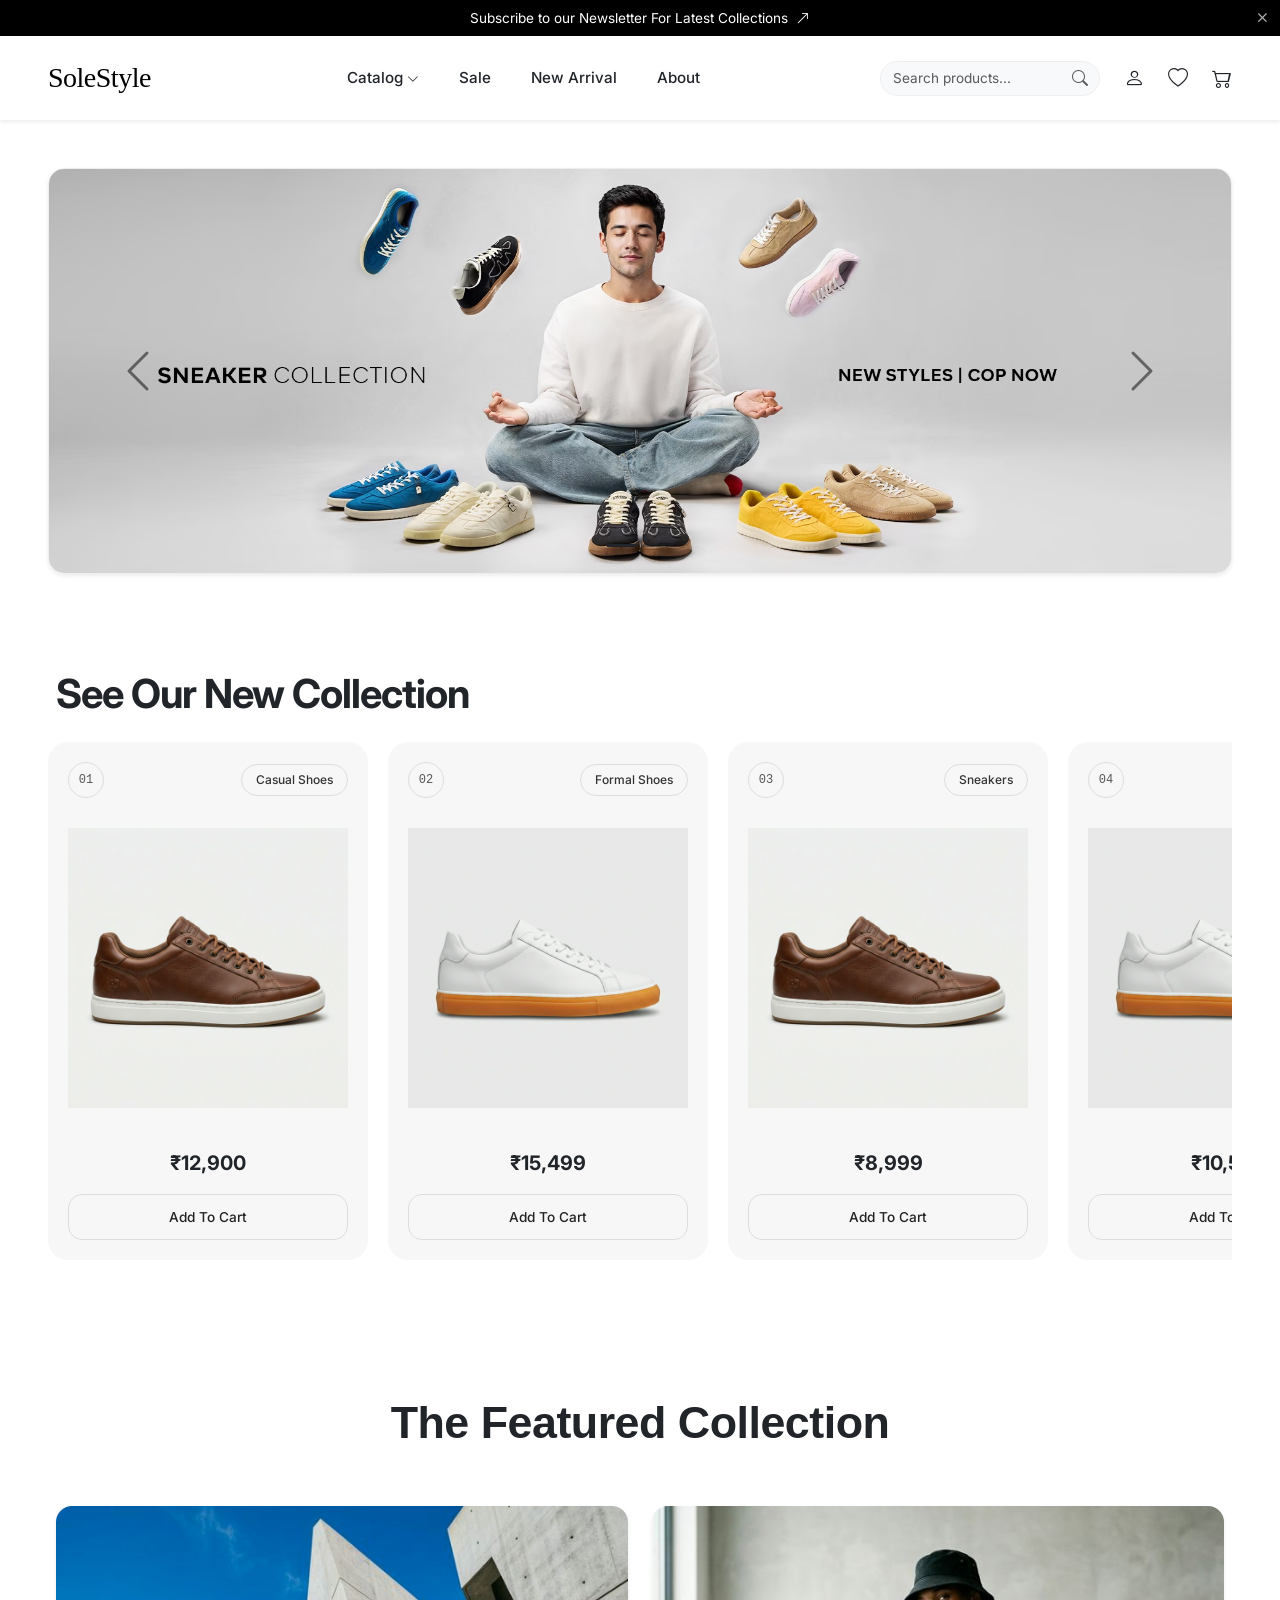
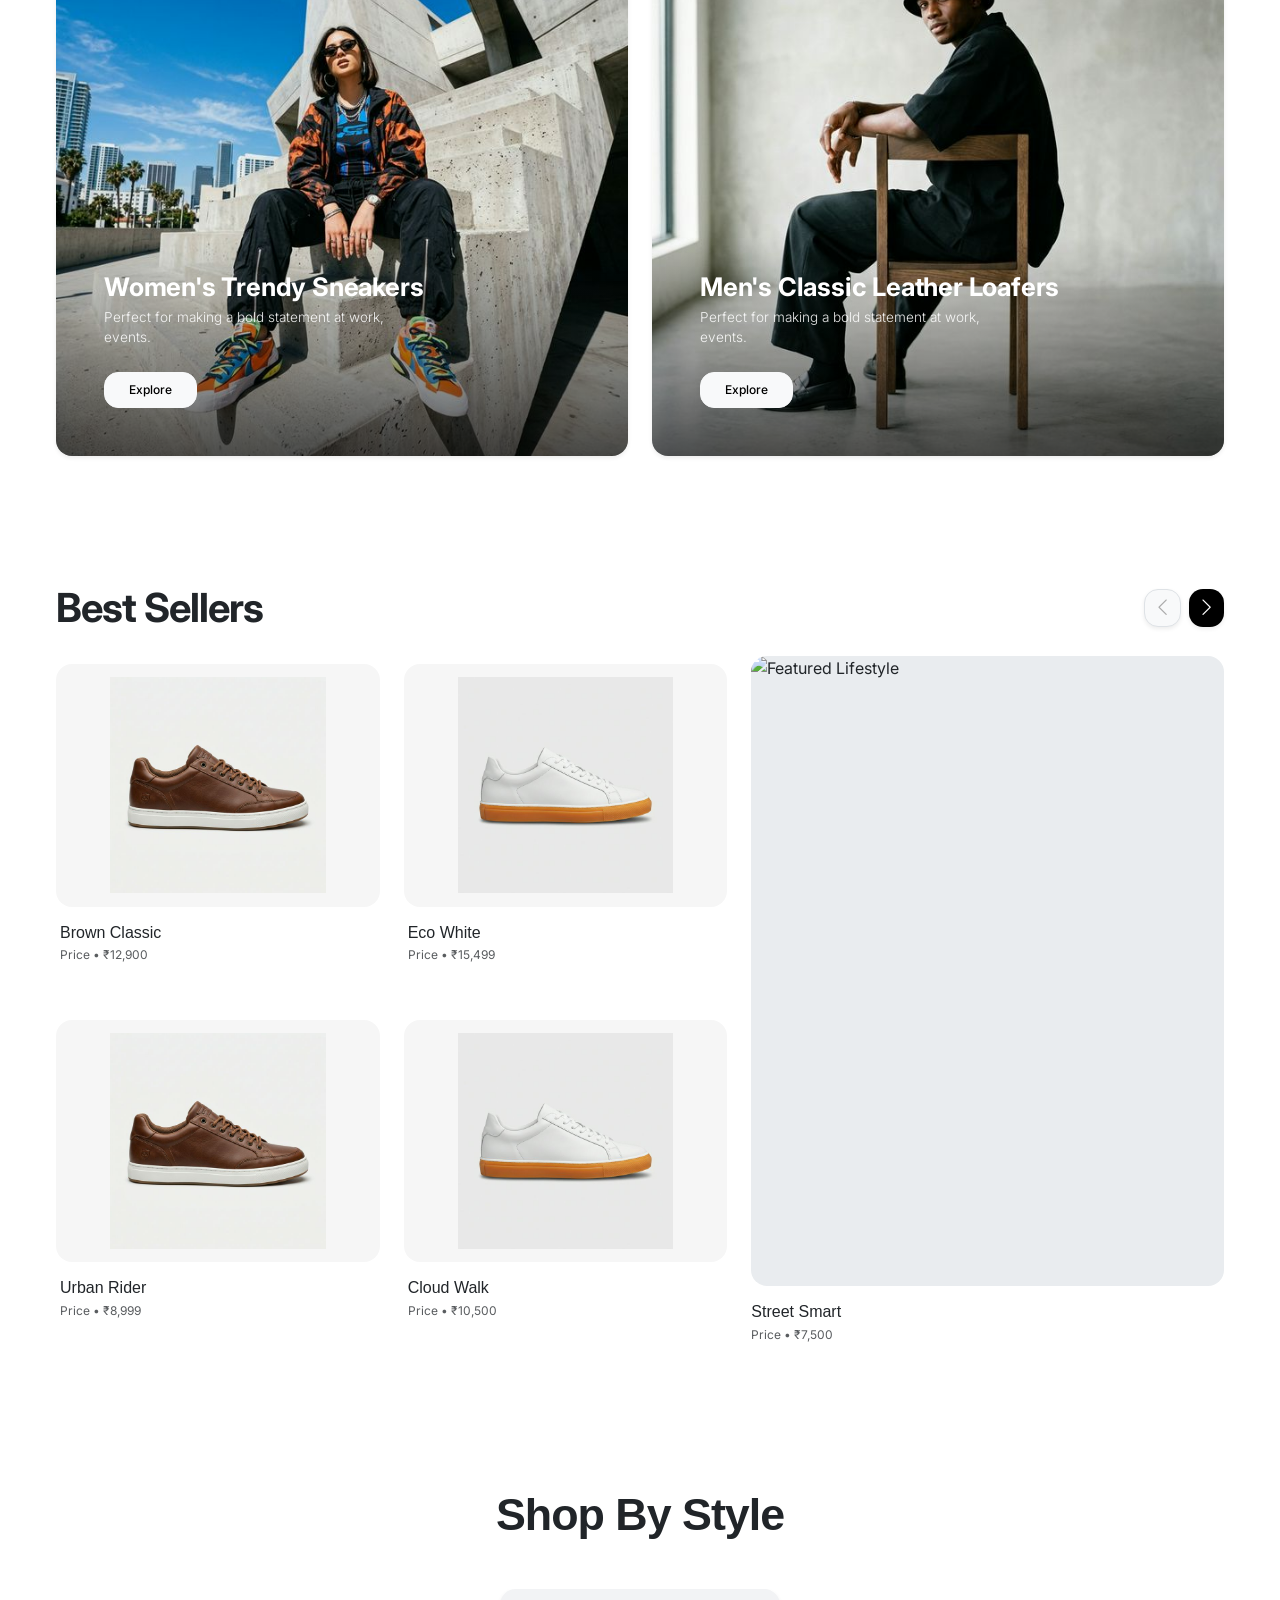
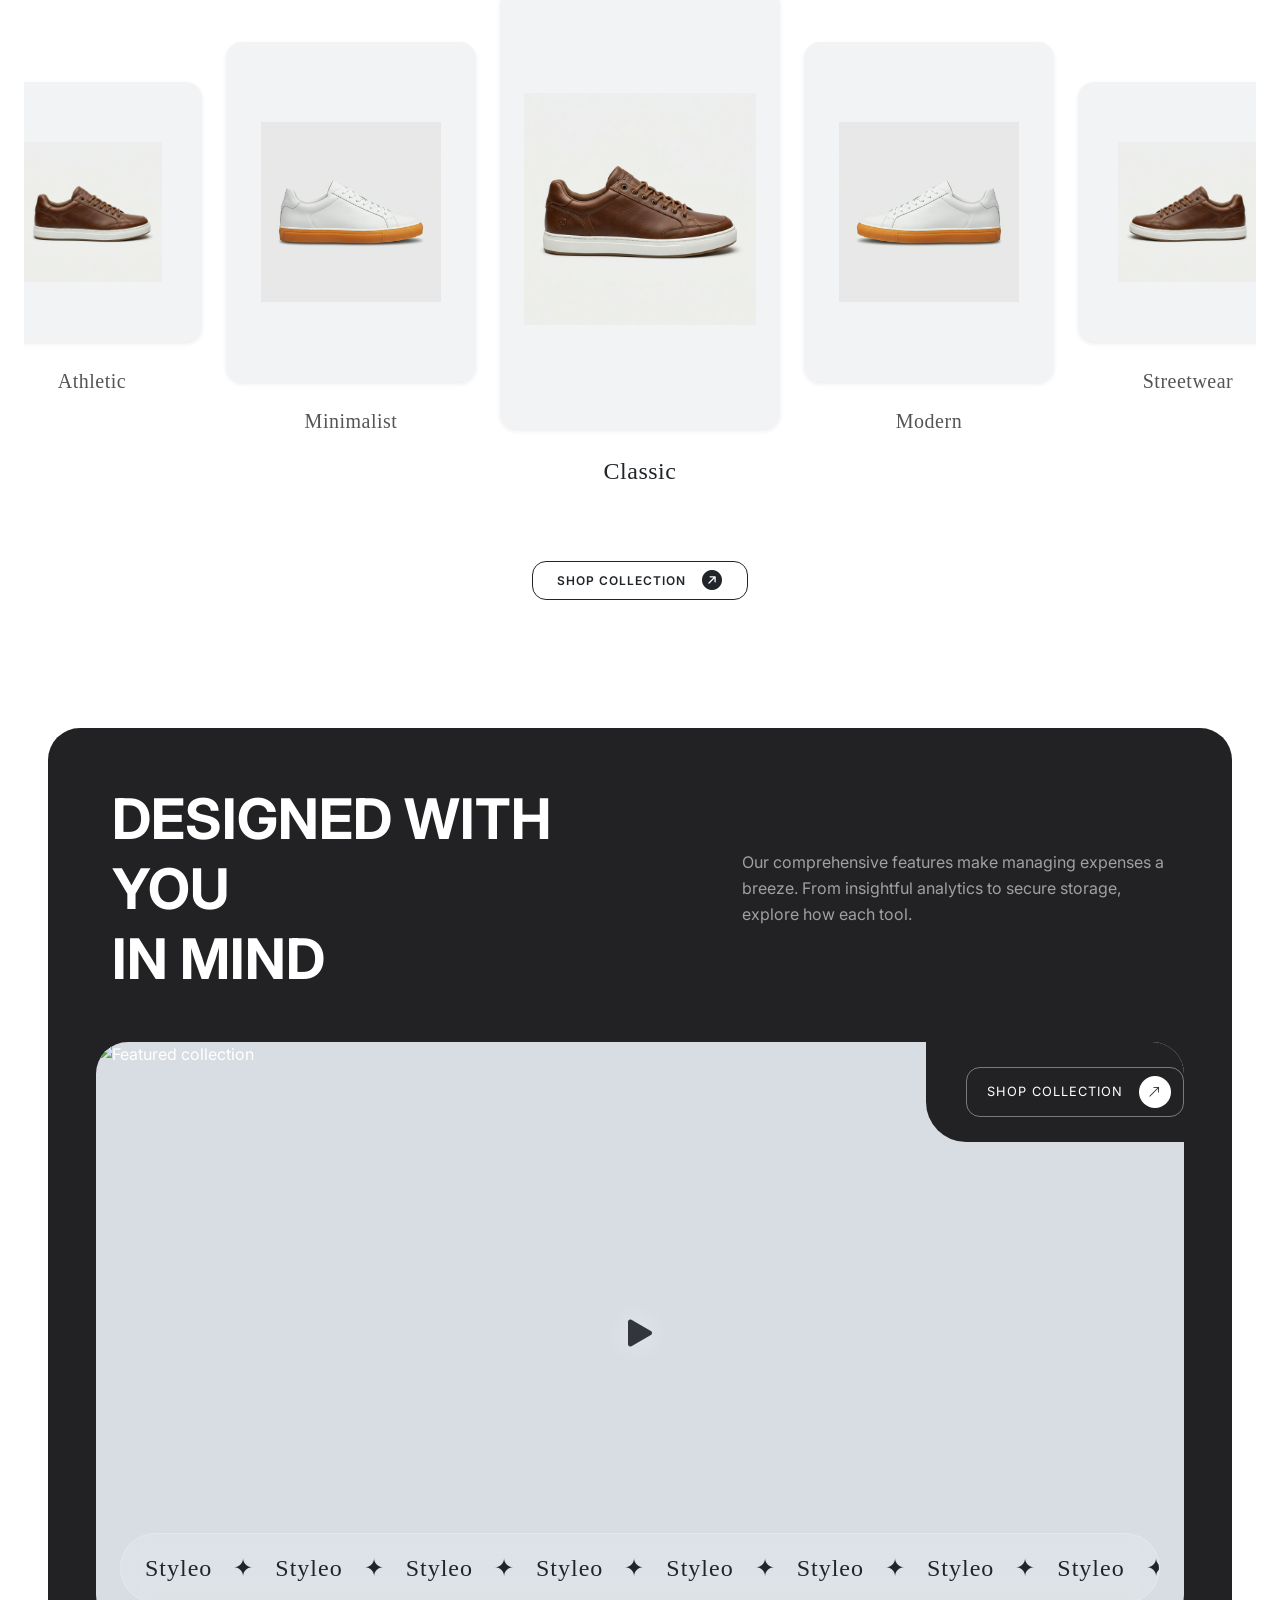
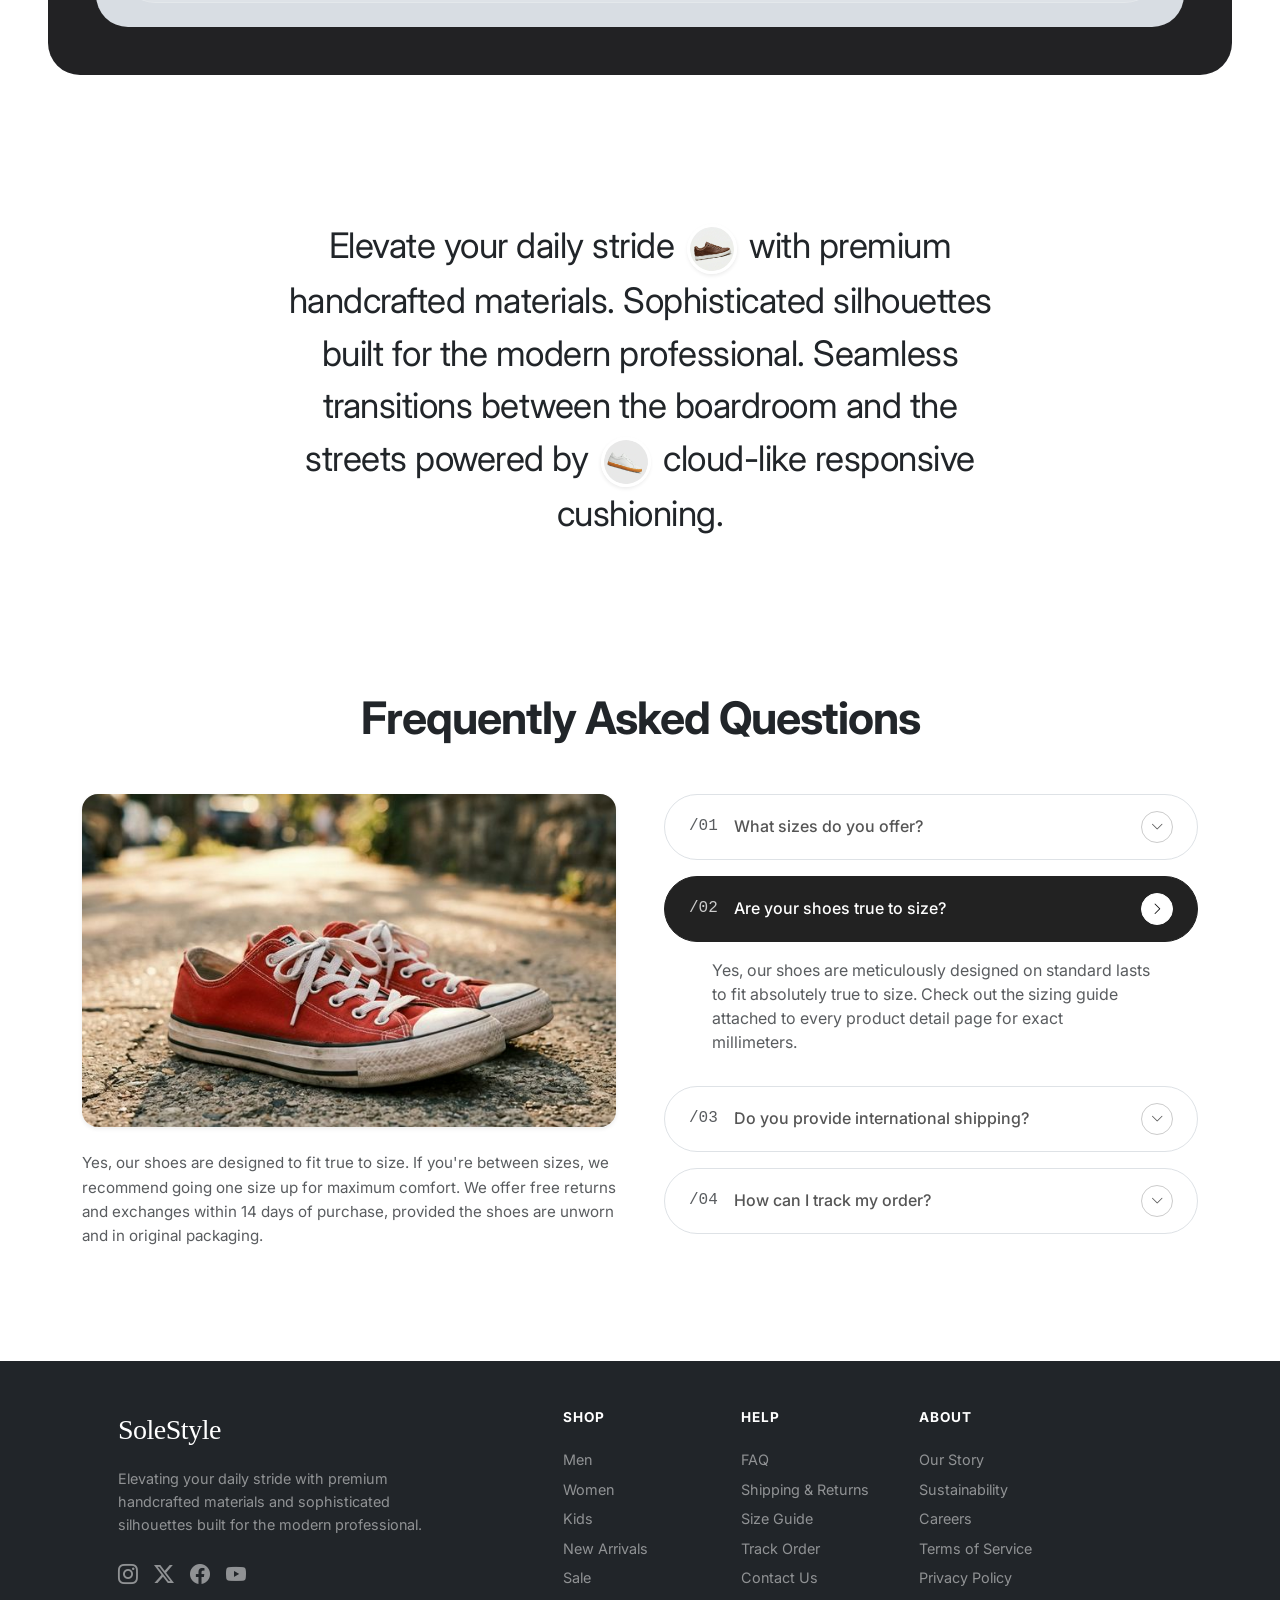
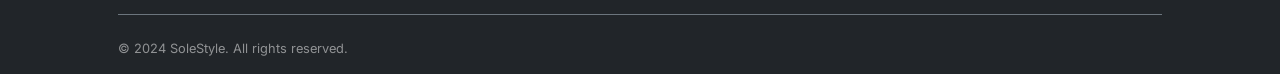
==== commit 79c7690e: "v1.3" ====
--- a/index.html
+++ b/index.html
@@ -3,7 +3,7 @@
   <head>
     <meta charset="UTF-8" />
     <meta name="viewport" content="width=device-width, initial-scale=1.0" />
-    <title>Shoelpv - Comfort & Style</title>
+    <title>SoleStyle - Comfort & Style</title>
     
     <!-- Bootstrap CSS -->
     <link href="https://cdn.jsdelivr.net/npm/bootstrap@5.3.3/dist/css/bootstrap.min.css" rel="stylesheet">
@@ -35,7 +35,40 @@
     <main class="mt-4 pt-4 text-center">
       <!-- <h1 class="display-1 fw-bold hero-title mb-4 px-3">COMFORT & STYLE</h1> -->
       <div class="container-fluid px-3 px-md-4 px-lg-5 mb-5">
-        <img src="Gemini_Generated_Image_ohqgloohqgloohqg.png" alt="Stylish young man with a skateboard" class="img-fluid w-100 rounded-4 shadow-sm" style="height: auto; max-height: 80vh; object-fit: contain; background-color: #f7f7f7; border: 1px solid #eee;">
+        <div id="heroCarousel" class="carousel slide carousel-fade rounded-4 shadow-sm overflow-hidden" data-bs-ride="carousel" data-bs-interval="4000" style="border: 1px solid #eee;">
+          
+          <div class="carousel-inner">
+            <!-- Slide 1: Men's Collection -->
+            <div class="carousel-item active">
+              <a href="mens.html" class="d-block w-100 shadow-none text-decoration-none">
+                <img src="homepage_uk9GLio.avif" alt="Men's Collection - View Now" class="img-fluid w-100" style="height: auto; min-height: 40vh; max-height: 80vh; object-fit: cover; background-color: #f7f7f7;">
+              </a>
+            </div>
+            
+            <!-- Slide 2: Women's Collection -->
+            <div class="carousel-item">
+              <a href="womens.html" class="d-block w-100 shadow-none text-decoration-none">
+                <img src="Homepage-new_2.avif" alt="Women's Collection - View Now" class="img-fluid w-100" style="height: auto; min-height: 40vh; max-height: 80vh; object-fit: cover; background-color: #f7f7f7;">
+              </a>
+            </div>
+          </div>
+
+          <!-- Carousel Controls -->
+          <button class="carousel-control-prev" type="button" data-bs-target="#heroCarousel" data-bs-slide="prev">
+            <span class="carousel-control-prev-icon" aria-hidden="true" style="filter: invert(1) grayscale(100); width: 3rem; height: 3rem;"></span>
+            <span class="visually-hidden">Previous</span>
+          </button>
+          <button class="carousel-control-next" type="button" data-bs-target="#heroCarousel" data-bs-slide="next">
+            <span class="carousel-control-next-icon" aria-hidden="true" style="filter: invert(1) grayscale(100); width: 3rem; height: 3rem;"></span>
+            <span class="visually-hidden">Next</span>
+          </button>
+
+          <!-- Carousel Indicators -->
+          <div class="carousel-indicators mb-3">
+            <button type="button" data-bs-target="#heroCarousel" data-bs-slide-to="0" class="active bg-dark" aria-current="true" aria-label="Slide 1"></button>
+            <button type="button" data-bs-target="#heroCarousel" data-bs-slide-to="1" class="bg-dark" aria-label="Slide 2"></button>
+          </div>
+        </div>
       </div>
     </main>
 
